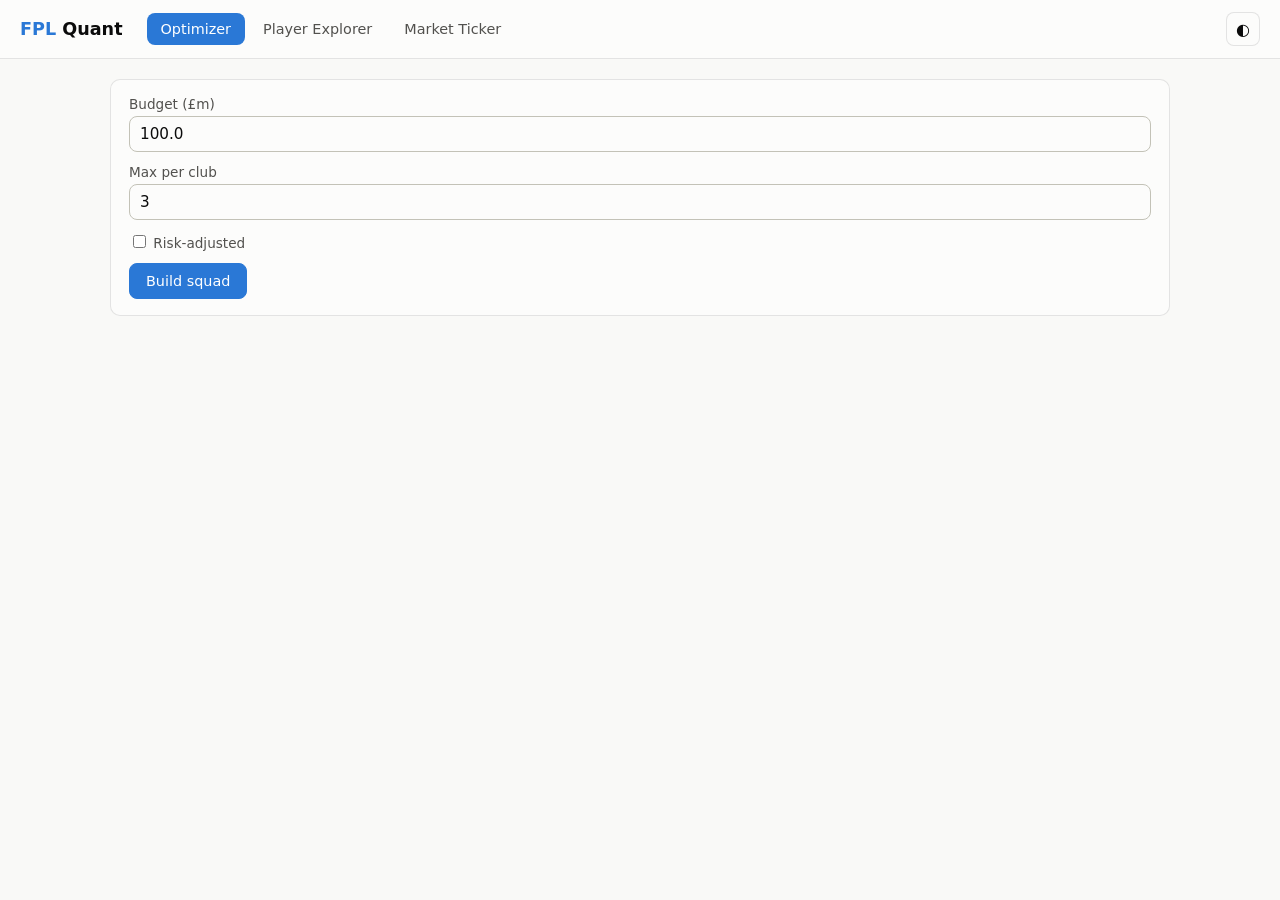
==== frontend/index.html @ 6ff9cbb5 "Add frontend dashboard (milestone 9) - frontend/: vanilla HTML/CSS/JS, no build step (no Node/npm on" ====
<!doctype html>
<html lang="en">
<head>
  <meta charset="utf-8" />
  <meta name="viewport" content="width=device-width, initial-scale=1" />
  <title>FPL Quant</title>
  <link rel="stylesheet" href="styles.css" />
</head>
<body>
  <header class="app-header">
    <div class="app-header__title">
      <span class="app-header__mark">FPL</span> Quant
    </div>
    <nav class="tabs" role="tablist" aria-label="Sections">
      <button class="tab active" data-tab="optimizer" role="tab" aria-selected="true">Optimizer</button>
      <button class="tab" data-tab="explorer" role="tab" aria-selected="false">Player Explorer</button>
      <button class="tab" data-tab="ticker" role="tab" aria-selected="false">Market Ticker</button>
    </nav>
    <button class="theme-toggle" id="theme-toggle" aria-label="Toggle dark mode">◐</button>
  </header>

  <main class="app-main">
    <!-- ===================== OPTIMIZER ===================== -->
    <section class="panel active" id="panel-optimizer" role="tabpanel">
      <form class="card optimizer-form" id="optimizer-form">
        <div class="field">
          <label for="budget">Budget (£m)</label>
          <input type="number" id="budget" name="budget" value="100.0" step="0.1" min="0.1" />
        </div>
        <div class="field">
          <label for="max-per-club">Max per club</label>
          <input type="number" id="max-per-club" name="max_per_club" value="3" min="1" step="1" />
        </div>
        <div class="field field--checkbox">
          <label for="risk-adjusted">
            <input type="checkbox" id="risk-adjusted" name="risk_adjusted" />
            Risk-adjusted
          </label>
        </div>
        <div class="field risk-params" id="risk-params" hidden>
          <label for="risk-aversion">Risk aversion</label>
          <input type="number" id="risk-aversion" name="risk_aversion" value="1.0" step="0.1" min="0" />
          <label for="injury-weight">Injury weight</label>
          <input type="number" id="injury-weight" name="injury_weight" value="1.0" step="0.1" min="0" />
        </div>
        <button type="submit" class="btn btn--primary">Build squad</button>
      </form>

      <div id="optimizer-status" class="status" aria-live="polite"></div>

      <div id="optimizer-results" class="optimizer-results" hidden>
        <div class="kpi-row" id="optimizer-kpis"></div>
        <div id="optimizer-squad" class="squad-grid"></div>
      </div>
    </section>

    <!-- ===================== PLAYER EXPLORER ===================== -->
    <section class="panel" id="panel-explorer" role="tabpanel">
      <div class="card explorer-search">
        <label for="player-search">Search a player</label>
        <input type="search" id="player-search" placeholder="e.g. Haaland" autocomplete="off" />
        <ul class="search-results" id="search-results" hidden></ul>
      </div>

      <div id="explorer-empty" class="empty-state">
        <p>Search for a player to see their form trend, injury risk, and similar players.</p>
      </div>

      <div id="explorer-detail" class="explorer-detail" hidden>
        <div class="card player-header" id="player-header"></div>

        <div class="detail-grid">
          <div class="card">
            <h3>Form trend</h3>
            <div id="form-trend"></div>
          </div>
          <div class="card">
            <h3>Injury risk</h3>
            <div id="injury-risk"></div>
          </div>
        </div>

        <div class="card">
          <h3>Similar players</h3>
          <div class="similar-controls">
            <label><input type="checkbox" id="cheaper-only" /> Cheaper only</label>
            <label><input type="checkbox" id="any-position" /> Any position</label>
          </div>
          <div id="similar-players"></div>
        </div>
      </div>
    </section>

    <!-- ===================== MARKET TICKER ===================== -->
    <section class="panel" id="panel-ticker" role="tabpanel">
      <div class="card ticker-controls">
        <label for="ticker-lookback">Lookback (gameweeks)</label>
        <input type="number" id="ticker-lookback" value="5" min="1" step="1" />
        <button type="button" class="btn" id="ticker-refresh">Refresh</button>
      </div>
      <div id="ticker-empty" class="empty-state" hidden>
        <p>No gameweek data yet — the ticker populates once the season starts.</p>
      </div>
      <div class="ticker-strip" id="ticker-strip"></div>
    </section>
  </main>

  <script type="module" src="api.js"></script>
  <script type="module" src="components.js"></script>
  <script type="module" src="optimizer.js"></script>
  <script type="module" src="explorer.js"></script>
  <script type="module" src="ticker.js"></script>
  <script type="module" src="main.js"></script>
</body>
</html>
---- frontend/styles.css ----
/* ============ Palette (light default) ============ */
:root {
  color-scheme: light;

  --surface-1: #fcfcfb;
  --surface-2: #f9f9f7;
  --text-primary: #0b0b0b;
  --text-secondary: #52514e;
  --text-muted: #898781;
  --gridline: #e1e0d9;
  --baseline: #c3c2b7;
  --border: rgba(11, 11, 11, 0.1);

  --series-blue: #2a78d6;
  --series-orange: #eb6834;
  --series-aqua: #1baf7a;

  --delta-good: #006300;
  --delta-bad: #d03b3b;
  --status-warning: #fab219;
  --status-critical: #d03b3b;

  --radius: 10px;
  --font: system-ui, -apple-system, "Segoe UI", sans-serif;
}

@media (prefers-color-scheme: dark) {
  :root:not([data-theme="light"]) {
    color-scheme: dark;
    --surface-1: #1a1a19;
    --surface-2: #0d0d0d;
    --text-primary: #ffffff;
    --text-secondary: #c3c2b7;
    --text-muted: #898781;
    --gridline: #2c2c2a;
    --baseline: #383835;
    --border: rgba(255, 255, 255, 0.1);

    --series-blue: #3987e5;
    --series-orange: #d95926;
    --series-aqua: #199e70;

    --delta-good: #0ca30c;
    --delta-bad: #e66767;
    --status-warning: #fab219;
    --status-critical: #d03b3b;
  }
}

:root[data-theme="dark"] {
  color-scheme: dark;
  --surface-1: #1a1a19;
  --surface-2: #0d0d0d;
  --text-primary: #ffffff;
  --text-secondary: #c3c2b7;
  --text-muted: #898781;
  --gridline: #2c2c2a;
  --baseline: #383835;
  --border: rgba(255, 255, 255, 0.1);

  --series-blue: #3987e5;
  --series-orange: #d95926;
  --series-aqua: #199e70;

  --delta-good: #0ca30c;
  --delta-bad: #e66767;
}

/* ============ Base ============ */
* { box-sizing: border-box; }

body {
  margin: 0;
  font-family: var(--font);
  background: var(--surface-2);
  color: var(--text-primary);
}

h1, h2, h3 { font-weight: 600; margin: 0 0 12px; }
h3 { font-size: 0.95rem; color: var(--text-secondary); text-transform: uppercase; letter-spacing: 0.02em; }

/* ============ Header / Nav ============ */
.app-header {
  display: flex;
  align-items: center;
  gap: 24px;
  padding: 12px 20px;
  background: var(--surface-1);
  border-bottom: 1px solid var(--border);
  position: sticky;
  top: 0;
  z-index: 10;
}

.app-header__title {
  font-weight: 700;
  font-size: 1.1rem;
  white-space: nowrap;
}
.app-header__mark { color: var(--series-blue); }

.tabs { display: flex; gap: 4px; flex: 1; }

.tab {
  font-family: var(--font);
  font-size: 0.9rem;
  padding: 8px 14px;
  border: none;
  background: transparent;
  color: var(--text-secondary);
  border-radius: 8px;
  cursor: pointer;
}
.tab:hover { background: var(--surface-2); }
.tab.active { background: var(--series-blue); color: #fff; }

.theme-toggle {
  border: 1px solid var(--border);
  background: var(--surface-1);
  color: var(--text-primary);
  border-radius: 8px;
  width: 34px;
  height: 34px;
  cursor: pointer;
  font-size: 1rem;
}

/* ============ Layout ============ */
.app-main { max-width: 1100px; margin: 0 auto; padding: 20px; }

.panel { display: none; }
.panel.active { display: block; }

.card {
  background: var(--surface-1);
  border: 1px solid var(--border);
  border-radius: var(--radius);
  padding: 16px 18px;
  margin-bottom: 16px;
}

/* ============ Forms ============ */
.field { display: flex; flex-direction: column; gap: 4px; margin-bottom: 12px; }
.field--checkbox { flex-direction: row; align-items: center; gap: 8px; }

label { font-size: 0.85rem; color: var(--text-secondary); }

input[type="number"], input[type="search"], input[type="text"] {
  font-family: var(--font);
  font-size: 0.95rem;
  padding: 8px 10px;
  border: 1px solid var(--baseline);
  border-radius: 8px;
  background: var(--surface-1);
  color: var(--text-primary);
}

.risk-params { display: flex; align-items: center; gap: 8px; flex-wrap: wrap; }
.risk-params[hidden] { display: none; }
.risk-params label { margin: 0; }
.risk-params input { width: 90px; }

.btn {
  font-family: var(--font);
  font-size: 0.9rem;
  padding: 9px 16px;
  border-radius: 8px;
  border: 1px solid var(--baseline);
  background: var(--surface-1);
  color: var(--text-primary);
  cursor: pointer;
}
.btn--primary { background: var(--series-blue); border-color: var(--series-blue); color: #fff; }
.btn:hover { opacity: 0.9; }

.status { min-height: 1.2em; color: var(--text-secondary); font-size: 0.9rem; margin-bottom: 8px; }
.status.error { color: var(--delta-bad); }

/* ============ Stat tile / KPI row ============ */
.kpi-row {
  display: grid;
  grid-template-columns: repeat(auto-fit, minmax(160px, 1fr));
  gap: 12px;
  margin-bottom: 16px;
}

.stat-tile {
  background: var(--surface-1);
  border: 1px solid var(--border);
  border-radius: var(--radius);
  padding: 14px 16px;
}
.stat-tile__label { font-size: 0.8rem; color: var(--text-secondary); }
.stat-tile__value { font-size: 1.6rem; font-weight: 600; margin-top: 2px; }
.stat-tile__delta { font-size: 0.85rem; margin-top: 4px; }
.stat-tile__delta.good { color: var(--delta-good); }
.stat-tile__delta.bad { color: var(--delta-bad); }

/* ============ Squad grid ============ */
.squad-grid {
  display: grid;
  grid-template-columns: repeat(auto-fit, minmax(240px, 1fr));
  gap: 12px;
}
.squad-position { background: var(--surface-1); border: 1px solid var(--border); border-radius: var(--radius); padding: 14px; }
.squad-position h4 { margin: 0 0 8px; font-size: 0.8rem; color: var(--text-muted); text-transform: uppercase; }
.squad-player { display: flex; justify-content: space-between; padding: 6px 0; border-top: 1px solid var(--gridline); font-size: 0.9rem; }
.squad-player:first-of-type { border-top: none; }
.squad-player__name { color: var(--text-primary); }
.squad-player__meta { color: var(--text-secondary); font-variant-numeric: tabular-nums; }

/* ============ Player explorer ============ */
.explorer-search { position: relative; }
.search-results {
  list-style: none;
  margin: 6px 0 0;
  padding: 0;
  border: 1px solid var(--border);
  border-radius: 8px;
  max-height: 220px;
  overflow-y: auto;
  background: var(--surface-1);
}
.search-results li {
  padding: 8px 10px;
  cursor: pointer;
  font-size: 0.9rem;
  border-top: 1px solid var(--gridline);
}
.search-results li:first-child { border-top: none; }
.search-results li:hover { background: var(--surface-2); }

.empty-state { color: var(--text-muted); font-size: 0.9rem; padding: 24px 0; text-align: center; }

.player-header { display: flex; justify-content: space-between; align-items: center; }
.player-header h2 { font-size: 1.3rem; }
.player-header__meta { color: var(--text-secondary); font-size: 0.9rem; }

.detail-grid { display: grid; grid-template-columns: 1fr 1fr; gap: 16px; }
@media (max-width: 680px) { .detail-grid { grid-template-columns: 1fr; } }

.similar-controls { display: flex; gap: 16px; margin-bottom: 10px; font-size: 0.85rem; }
.similar-controls label { display: flex; align-items: center; gap: 6px; }

.data-table { width: 100%; border-collapse: collapse; font-size: 0.9rem; }
.data-table th { text-align: left; color: var(--text-muted); font-weight: 500; font-size: 0.78rem; text-transform: uppercase; padding: 4px 8px; border-bottom: 1px solid var(--gridline); }
.data-table td { padding: 6px 8px; border-bottom: 1px solid var(--gridline); font-variant-numeric: tabular-nums; }
.data-table tr:last-child td { border-bottom: none; }

/* ============ Sparkline ============ */
.sparkline { display: block; }
.sparkline path.fill { fill: var(--series-blue); opacity: 0.1; }
.sparkline path.line { fill: none; stroke: var(--series-blue); stroke-width: 2; stroke-linecap: round; stroke-linejoin: round; }
.sparkline circle { fill: var(--series-blue); stroke: var(--surface-1); stroke-width: 2; }

/* ============ Ticker ============ */
.ticker-controls { display: flex; align-items: center; gap: 10px; }
.ticker-controls input { width: 80px; }

.ticker-strip {
  display: flex;
  gap: 12px;
  overflow-x: auto;
  padding-bottom: 8px;
}
.ticker-card {
  flex: 0 0 200px;
  background: var(--surface-1);
  border: 1px solid var(--border);
  border-radius: var(--radius);
  padding: 12px 14px;
}
.ticker-card__name { font-weight: 600; font-size: 0.95rem; }
.ticker-card__row { display: flex; justify-content: space-between; font-size: 0.85rem; color: var(--text-secondary); margin-top: 4px; }
.ticker-card__row .good { color: var(--delta-good); }
.ticker-card__row .bad { color: var(--delta-bad); }

/* ============ Risk badge ============ */
.risk-badge {
  display: inline-block;
  padding: 3px 10px;
  border-radius: 999px;
  font-size: 0.85rem;
  font-weight: 600;
}
.risk-badge.low { background: color-mix(in srgb, var(--delta-good) 15%, transparent); color: var(--delta-good); }
.risk-badge.medium { background: color-mix(in srgb, var(--status-warning) 20%, transparent); color: #a06600; }
.risk-badge.high { background: color-mix(in srgb, var(--status-critical) 15%, transparent); color: var(--status-critical); }
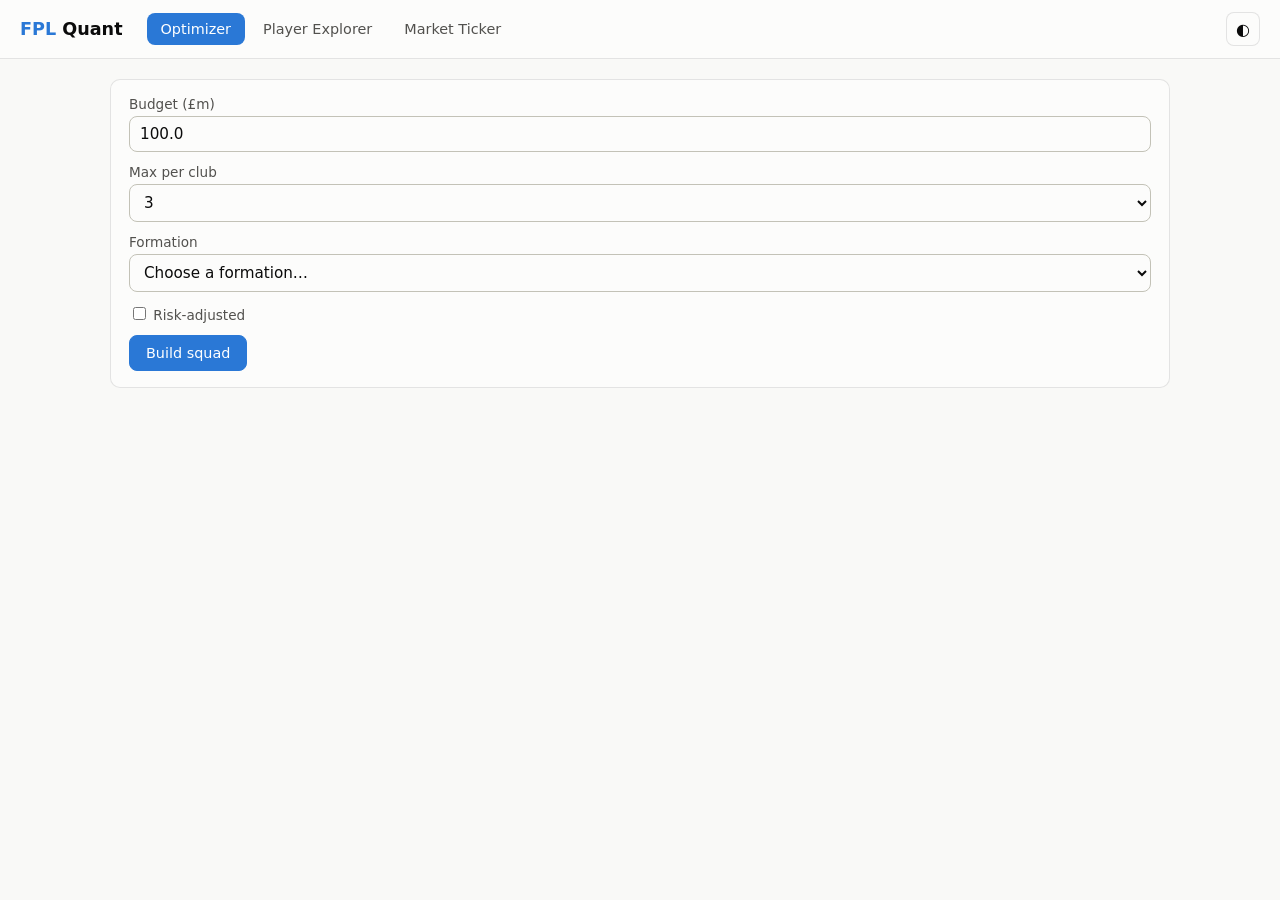
==== commit 62dea4f0: "Make optimizer controls usable by non-technical users - Max per club is now a dropdown (1/2/3) inste" ====
--- a/frontend/index.html
+++ b/frontend/index.html
@@ -29,7 +29,26 @@
         </div>
         <div class="field">
           <label for="max-per-club">Max per club</label>
-          <input type="number" id="max-per-club" name="max_per_club" value="3" min="1" step="1" />
+          <select id="max-per-club" name="max_per_club">
+            <option value="1">1</option>
+            <option value="2">2</option>
+            <option value="3" selected>3</option>
+          </select>
+        </div>
+        <div class="field">
+          <label for="formation">Formation</label>
+          <select id="formation" name="formation" required>
+            <option value="" disabled selected hidden>Choose a formation…</option>
+            <option value="auto">Auto (best-scoring)</option>
+            <option value="3-4-3">3-4-3</option>
+            <option value="3-5-2">3-5-2</option>
+            <option value="4-3-3">4-3-3</option>
+            <option value="4-4-2">4-4-2</option>
+            <option value="4-5-1">4-5-1</option>
+            <option value="5-2-3">5-2-3</option>
+            <option value="5-3-2">5-3-2</option>
+            <option value="5-4-1">5-4-1</option>
+          </select>
         </div>
         <div class="field field--checkbox">
           <label for="risk-adjusted">
@@ -38,10 +57,22 @@
           </label>
         </div>
         <div class="field risk-params" id="risk-params" hidden>
-          <label for="risk-aversion">Risk aversion</label>
-          <input type="number" id="risk-aversion" name="risk_aversion" value="1.0" step="0.1" min="0" />
-          <label for="injury-weight">Injury weight</label>
-          <input type="number" id="injury-weight" name="injury_weight" value="1.0" step="0.1" min="0" />
+          <div class="slider-field">
+            <label for="risk-aversion">Risk aversion</label>
+            <div class="slider-row">
+              <span class="slider-row__end">Maximize points</span>
+              <input type="range" id="risk-aversion" name="risk_aversion" value="1.0" min="0" max="5" step="0.25" />
+              <span class="slider-row__end">Avoid volatility</span>
+            </div>
+          </div>
+          <div class="slider-field">
+            <label for="injury-weight">Injury risk tolerance</label>
+            <div class="slider-row">
+              <span class="slider-row__end">No injury risk aversion</span>
+              <input type="range" id="injury-weight" name="injury_weight" value="1.0" min="0" max="2" step="0.1" />
+              <span class="slider-row__end">High injury risk aversion</span>
+            </div>
+          </div>
         </div>
         <button type="submit" class="btn btn--primary">Build squad</button>
       </form>
@@ -50,7 +81,11 @@
 
       <div id="optimizer-results" class="optimizer-results" hidden>
         <div class="kpi-row" id="optimizer-kpis"></div>
+        <div id="optimizer-chips" class="chip-values"></div>
+        <h3>Starting XI</h3>
         <div id="optimizer-squad" class="squad-grid"></div>
+        <h3>Bench</h3>
+        <div id="optimizer-bench" class="squad-grid"></div>
       </div>
     </section>
 
--- a/frontend/styles.css
+++ b/frontend/styles.css
@@ -145,7 +145,7 @@
 
 label { font-size: 0.85rem; color: var(--text-secondary); }
 
-input[type="number"], input[type="search"], input[type="text"] {
+input[type="number"], input[type="search"], input[type="text"], select {
   font-family: var(--font);
   font-size: 0.95rem;
   padding: 8px 10px;
@@ -155,10 +155,20 @@
   color: var(--text-primary);
 }
 
-.risk-params { display: flex; align-items: center; gap: 8px; flex-wrap: wrap; }
+.risk-params { display: flex; flex-direction: column; gap: 12px; }
 .risk-params[hidden] { display: none; }
-.risk-params label { margin: 0; }
-.risk-params input { width: 90px; }
+
+.slider-field { display: flex; flex-direction: column; gap: 4px; }
+.slider-row { display: flex; align-items: center; gap: 10px; }
+.slider-row input[type="range"] {
+  flex: 1;
+  accent-color: var(--series-blue);
+}
+.slider-row__end {
+  font-size: 0.78rem;
+  color: var(--text-muted);
+  white-space: nowrap;
+}
 
 .btn {
   font-family: var(--font);
@@ -208,6 +218,33 @@
 .squad-player:first-of-type { border-top: none; }
 .squad-player__name { color: var(--text-primary); }
 .squad-player__meta { color: var(--text-secondary); font-variant-numeric: tabular-nums; }
+
+.captain-badge {
+  display: inline-block;
+  margin-left: 6px;
+  padding: 1px 6px;
+  border-radius: 999px;
+  font-size: 0.7rem;
+  font-weight: 700;
+  background: var(--series-blue);
+  color: #fff;
+  vertical-align: middle;
+}
+
+.chip-values {
+  color: var(--text-secondary);
+  font-size: 0.85rem;
+  margin-bottom: 16px;
+}
+
+.optimizer-results h3 {
+  margin: 20px 0 10px;
+  font-size: 0.8rem;
+  color: var(--text-muted);
+  text-transform: uppercase;
+  letter-spacing: 0.02em;
+}
+.optimizer-results h3:first-of-type { margin-top: 0; }
 
 /* ============ Player explorer ============ */
 .explorer-search { position: relative; }
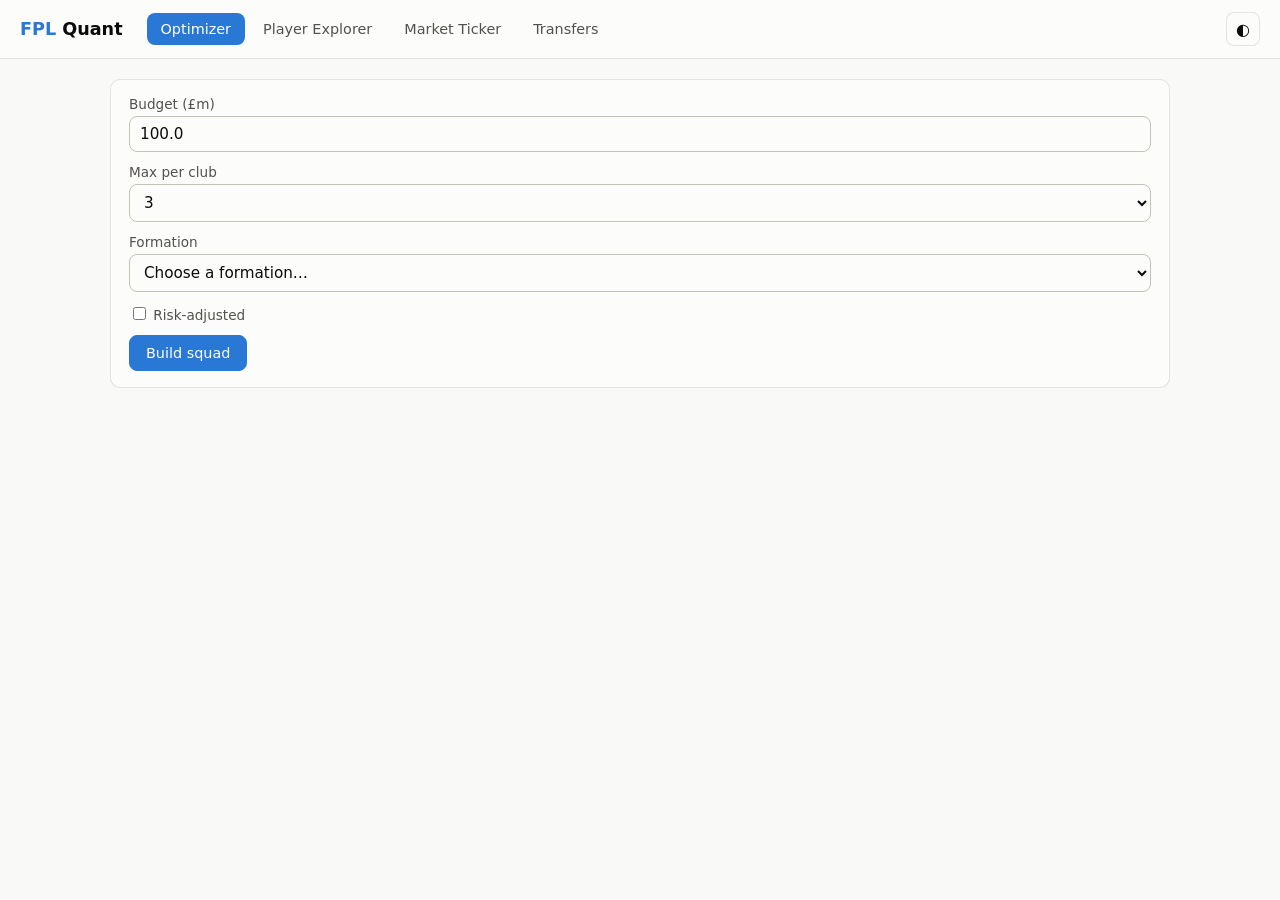
==== commit e5dd7025: "Add fixture-adjusted predictions and an FPL-team-ID-driven transfer planner Every predicted-points s" ====
--- a/frontend/index.html
+++ b/frontend/index.html
@@ -15,6 +15,7 @@
       <button class="tab active" data-tab="optimizer" role="tab" aria-selected="true">Optimizer</button>
       <button class="tab" data-tab="explorer" role="tab" aria-selected="false">Player Explorer</button>
       <button class="tab" data-tab="ticker" role="tab" aria-selected="false">Market Ticker</button>
+      <button class="tab" data-tab="transfers" role="tab" aria-selected="false">Transfers</button>
     </nav>
     <button class="theme-toggle" id="theme-toggle" aria-label="Toggle dark mode">◐</button>
   </header>
@@ -58,19 +59,19 @@
         </div>
         <div class="field risk-params" id="risk-params" hidden>
           <div class="slider-field">
-            <label for="risk-aversion">Risk aversion</label>
-            <div class="slider-row">
-              <span class="slider-row__end">Maximize points</span>
+            <label for="risk-aversion">How risky should your picks be?</label>
+            <div class="slider-row">
+              <span class="slider-row__end">Very risky</span>
               <input type="range" id="risk-aversion" name="risk_aversion" value="1.0" min="0" max="5" step="0.25" />
-              <span class="slider-row__end">Avoid volatility</span>
-            </div>
-          </div>
-          <div class="slider-field">
-            <label for="injury-weight">Injury risk tolerance</label>
-            <div class="slider-row">
-              <span class="slider-row__end">No injury risk aversion</span>
+              <span class="slider-row__end">Play it safe</span>
+            </div>
+          </div>
+          <div class="slider-field">
+            <label for="injury-weight">How worried about injuries?</label>
+            <div class="slider-row">
+              <span class="slider-row__end">Not worried</span>
               <input type="range" id="injury-weight" name="injury_weight" value="1.0" min="0" max="2" step="0.1" />
-              <span class="slider-row__end">High injury risk aversion</span>
+              <span class="slider-row__end">Very worried</span>
             </div>
           </div>
         </div>
@@ -138,11 +139,92 @@
       </div>
       <div class="ticker-strip" id="ticker-strip"></div>
     </section>
+
+    <!-- ===================== TRANSFERS ===================== -->
+    <section class="panel" id="panel-transfers" role="tabpanel">
+      <form class="card optimizer-form" id="transfers-form">
+        <div class="field">
+          <label for="fpl-team-id">Your FPL team ID</label>
+          <input type="number" id="fpl-team-id" name="fpl_team_id" min="1" step="1" placeholder="e.g. 1234567" required />
+        </div>
+        <div class="field">
+          <label for="free-transfers">Free transfers</label>
+          <select id="free-transfers" name="free_transfers">
+            <option value="0">0</option>
+            <option value="1" selected>1</option>
+            <option value="2">2</option>
+            <option value="3">3</option>
+            <option value="4">4</option>
+            <option value="5">5</option>
+          </select>
+        </div>
+        <div class="field">
+          <label for="transfer-chip">Chip this week</label>
+          <select id="transfer-chip" name="chip">
+            <option value="none" selected>None</option>
+            <option value="wildcard">Wildcard</option>
+            <option value="free_hit">Free Hit</option>
+          </select>
+        </div>
+        <div class="field">
+          <label for="transfer-max-per-club">Max per club</label>
+          <select id="transfer-max-per-club" name="max_per_club">
+            <option value="1">1</option>
+            <option value="2">2</option>
+            <option value="3" selected>3</option>
+          </select>
+        </div>
+        <div class="field field--checkbox">
+          <label for="transfer-risk-adjusted">
+            <input type="checkbox" id="transfer-risk-adjusted" name="risk_adjusted" />
+            Risk-adjusted
+          </label>
+        </div>
+        <div class="field risk-params" id="transfer-risk-params" hidden>
+          <div class="slider-field">
+            <label for="transfer-risk-aversion">How risky should your picks be?</label>
+            <div class="slider-row">
+              <span class="slider-row__end">Very risky</span>
+              <input type="range" id="transfer-risk-aversion" name="risk_aversion" value="1.0" min="0" max="5" step="0.25" />
+              <span class="slider-row__end">Play it safe</span>
+            </div>
+          </div>
+          <div class="slider-field">
+            <label for="transfer-injury-weight">How worried about injuries?</label>
+            <div class="slider-row">
+              <span class="slider-row__end">Not worried</span>
+              <input type="range" id="transfer-injury-weight" name="injury_weight" value="1.0" min="0" max="2" step="0.1" />
+              <span class="slider-row__end">Very worried</span>
+            </div>
+          </div>
+        </div>
+        <button type="submit" class="btn btn--primary">Plan transfers</button>
+      </form>
+
+      <div id="transfers-status" class="status" aria-live="polite"></div>
+
+      <div id="transfers-results" class="optimizer-results" hidden>
+        <div class="kpi-row" id="transfers-kpis"></div>
+        <div id="transfers-verdict" class="transfer-verdict"></div>
+
+        <h3>Recommended transfers</h3>
+        <div id="transfers-pairs" class="transfer-pairs"></div>
+
+        <h3>Current squad</h3>
+        <div id="transfers-current-squad" class="squad-grid"></div>
+
+        <h3>Resulting starting XI</h3>
+        <div id="transfers-squad" class="squad-grid"></div>
+        <h3>Bench</h3>
+        <div id="transfers-bench" class="squad-grid"></div>
+      </div>
+    </section>
   </main>
 
   <script type="module" src="api.js"></script>
   <script type="module" src="components.js"></script>
   <script type="module" src="optimizer.js"></script>
+  <script type="module" src="transfers.js"></script>
   <script type="module" src="explorer.js"></script>
   <script type="module" src="ticker.js"></script>
   <script type="module" src="main.js"></script>
--- a/frontend/styles.css
+++ b/frontend/styles.css
@@ -237,6 +237,49 @@
   margin-bottom: 16px;
 }
 
+/* ============ Transfer planner ============ */
+.transfer-verdict {
+  padding: 12px 14px;
+  border-radius: var(--radius);
+  font-size: 0.9rem;
+  margin-bottom: 16px;
+  border: 1px solid var(--border);
+}
+.transfer-verdict--positive {
+  background: color-mix(in srgb, var(--delta-good) 10%, transparent);
+  color: var(--delta-good);
+  border-color: color-mix(in srgb, var(--delta-good) 30%, transparent);
+}
+.transfer-verdict--neutral {
+  background: var(--surface-2);
+  color: var(--text-secondary);
+}
+
+.transfer-pairs { display: flex; flex-direction: column; gap: 8px; margin-bottom: 8px; }
+.transfer-pair {
+  display: flex;
+  align-items: center;
+  gap: 12px;
+  background: var(--surface-1);
+  border: 1px solid var(--border);
+  border-radius: var(--radius);
+  padding: 10px 14px;
+  font-size: 0.9rem;
+}
+.transfer-pair__side { flex: 1; }
+.transfer-pair__label {
+  display: inline-block;
+  min-width: 32px;
+  font-size: 0.7rem;
+  font-weight: 700;
+  padding: 1px 6px;
+  border-radius: 4px;
+  margin-right: 6px;
+}
+.transfer-pair__out .transfer-pair__label { background: color-mix(in srgb, var(--delta-bad) 15%, transparent); color: var(--delta-bad); }
+.transfer-pair__in .transfer-pair__label { background: color-mix(in srgb, var(--delta-good) 15%, transparent); color: var(--delta-good); }
+.transfer-pair__arrow { color: var(--text-muted); }
+
 .optimizer-results h3 {
   margin: 20px 0 10px;
   font-size: 0.8rem;
@@ -267,11 +310,54 @@
 .search-results li:first-child { border-top: none; }
 .search-results li:hover { background: var(--surface-2); }
 
+.search-results__header {
+  padding: 6px 10px 4px;
+  font-size: 0.72rem;
+  font-weight: 600;
+  color: var(--text-muted);
+  text-transform: uppercase;
+  letter-spacing: 0.02em;
+  cursor: default;
+}
+.search-results__header:hover { background: none; }
+
 .empty-state { color: var(--text-muted); font-size: 0.9rem; padding: 24px 0; text-align: center; }
 
-.player-header { display: flex; justify-content: space-between; align-items: center; }
-.player-header h2 { font-size: 1.3rem; }
-.player-header__meta { color: var(--text-secondary); font-size: 0.9rem; }
+.player-header { display: flex; align-items: center; gap: 16px; }
+.player-header h2 { font-size: 1.3rem; margin: 0; }
+.player-header__meta { color: var(--text-secondary); font-size: 0.9rem; margin-top: 2px; }
+
+.player-header__avatar { flex-shrink: 0; }
+.player-header__photo,
+.player-header__initials {
+  display: block;
+  width: 72px;
+  height: 72px;
+  border-radius: 50%;
+  border: 1px solid var(--border);
+  background: var(--surface-2);
+}
+.player-header__photo { object-fit: cover; }
+.player-header__initials {
+  display: flex;
+  align-items: center;
+  justify-content: center;
+  font-size: 1.3rem;
+  font-weight: 700;
+  color: var(--text-secondary);
+}
+
+.nationality-badge {
+  display: inline-block;
+  margin-top: 6px;
+  padding: 2px 10px;
+  border-radius: 999px;
+  font-size: 0.78rem;
+  font-weight: 600;
+  background: var(--surface-2);
+  color: var(--text-secondary);
+  border: 1px solid var(--border);
+}
 
 .detail-grid { display: grid; grid-template-columns: 1fr 1fr; gap: 16px; }
 @media (max-width: 680px) { .detail-grid { grid-template-columns: 1fr; } }
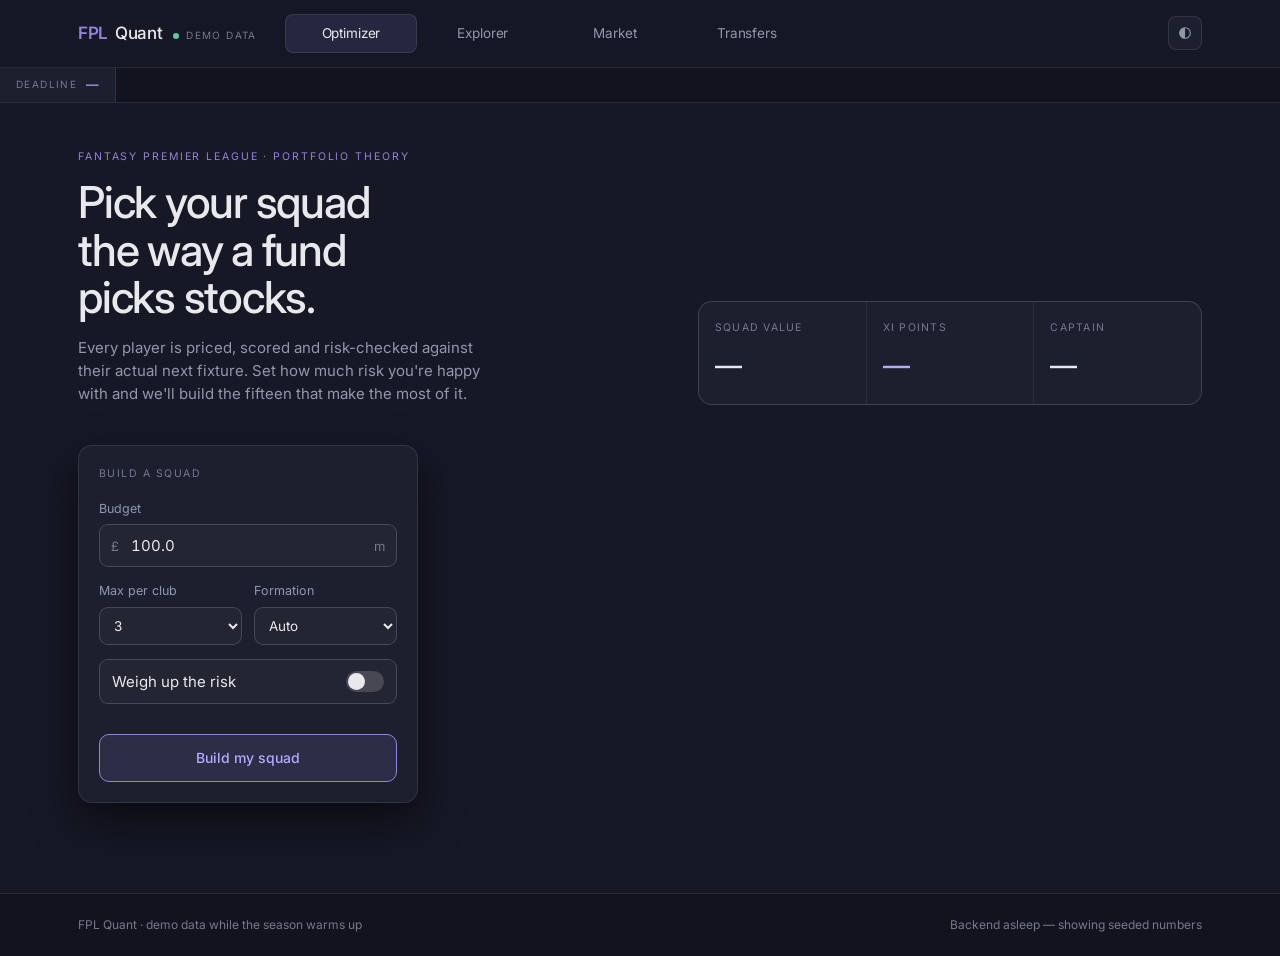
==== commit c88ea2a1: "Redesign the frontend to "Nocturne": dark-first quant-terminal aesthetic Imported and implemented a " ====
--- a/frontend/index.html
+++ b/frontend/index.html
@@ -4,225 +4,385 @@
   <meta charset="utf-8" />
   <meta name="viewport" content="width=device-width, initial-scale=1" />
   <title>FPL Quant</title>
+  <link rel="preconnect" href="https://fonts.googleapis.com" />
+  <link href="https://fonts.googleapis.com/css2?family=Inter:wght@400;500;600;700&display=swap" rel="stylesheet" />
   <link rel="stylesheet" href="styles.css" />
 </head>
 <body>
-  <header class="app-header">
-    <div class="app-header__title">
-      <span class="app-header__mark">FPL</span> Quant
-    </div>
-    <nav class="tabs" role="tablist" aria-label="Sections">
-      <button class="tab active" data-tab="optimizer" role="tab" aria-selected="true">Optimizer</button>
-      <button class="tab" data-tab="explorer" role="tab" aria-selected="false">Player Explorer</button>
-      <button class="tab" data-tab="ticker" role="tab" aria-selected="false">Market Ticker</button>
-      <button class="tab" data-tab="transfers" role="tab" aria-selected="false">Transfers</button>
-    </nav>
-    <button class="theme-toggle" id="theme-toggle" aria-label="Toggle dark mode">◐</button>
-  </header>
-
-  <main class="app-main">
+  <div class="fq-header">
+    <div class="fq-header__bar">
+      <div class="fq-logo">
+        <span class="fq-logo__mark">FPL</span>
+        <span class="fq-logo__name">Quant</span>
+        <span class="fq-pulse-dot"></span>
+        <span class="fq-feed-label" id="feed-label">demo data</span>
+      </div>
+
+      <nav class="fq-nav" role="tablist" aria-label="Sections">
+        <div class="fq-nav__slider" id="nav-slider"></div>
+        <button class="fq-nav__btn active" data-tab="optimizer" role="tab" aria-selected="true">Optimizer</button>
+        <button class="fq-nav__btn" data-tab="explorer" role="tab" aria-selected="false">Explorer</button>
+        <button class="fq-nav__btn" data-tab="ticker" role="tab" aria-selected="false">Market</button>
+        <button class="fq-nav__btn" data-tab="transfers" role="tab" aria-selected="false">Transfers</button>
+      </nav>
+
+      <button class="fq-theme-toggle" id="theme-toggle" aria-label="Toggle theme">
+        <svg width="16" height="16" viewBox="0 0 24 24" fill="none" stroke="currentColor" stroke-width="1.6"><circle cx="12" cy="12" r="8"></circle><path d="M12 4a8 8 0 0 0 0 16z" fill="currentColor" stroke="none"></path></svg>
+      </button>
+    </div>
+
+    <div class="fq-tape-row">
+      <div class="fq-tape-deadline">
+        <span class="fq-tape-deadline__label">Deadline</span>
+        <span class="fq-tape-deadline__value" id="deadline-value">—</span>
+      </div>
+      <div class="fq-tape-viewport">
+        <div class="fq-tape-track" id="tape-track"></div>
+        <div class="fq-tape-fade"></div>
+      </div>
+    </div>
+  </div>
+
+  <section class="fq-hero">
+    <div>
+      <div class="fq-hero__kicker">Fantasy Premier League · portfolio theory</div>
+      <h1 class="fq-hero__title">Pick your squad the way a fund picks stocks.</h1>
+      <p class="fq-hero__sub">Every player is priced, scored and risk-checked against their actual next fixture. Set how much risk you're happy with and we'll build the fifteen that make the most of it.</p>
+    </div>
+    <div class="fq-hero__stats">
+      <div class="fq-hero__stat">
+        <div class="fq-hero__stat-label">Squad value</div>
+        <div class="fq-hero__stat-value" id="hero-value">—</div>
+      </div>
+      <div class="fq-hero__stat">
+        <div class="fq-hero__stat-label">XI points</div>
+        <div class="fq-hero__stat-value fq-hero__stat-value--accent" id="hero-points">—</div>
+      </div>
+      <div class="fq-hero__stat">
+        <div class="fq-hero__stat-label">Captain</div>
+        <div class="fq-hero__stat-value" id="hero-captain">—</div>
+      </div>
+    </div>
+  </section>
+
+  <main class="fq-main">
     <!-- ===================== OPTIMIZER ===================== -->
     <section class="panel active" id="panel-optimizer" role="tabpanel">
-      <form class="card optimizer-form" id="optimizer-form">
-        <div class="field">
-          <label for="budget">Budget (£m)</label>
-          <input type="number" id="budget" name="budget" value="100.0" step="0.1" min="0.1" />
-        </div>
-        <div class="field">
-          <label for="max-per-club">Max per club</label>
-          <select id="max-per-club" name="max_per_club">
-            <option value="1">1</option>
-            <option value="2">2</option>
-            <option value="3" selected>3</option>
-          </select>
-        </div>
-        <div class="field">
-          <label for="formation">Formation</label>
-          <select id="formation" name="formation" required>
-            <option value="" disabled selected hidden>Choose a formation…</option>
-            <option value="auto">Auto (best-scoring)</option>
-            <option value="3-4-3">3-4-3</option>
-            <option value="3-5-2">3-5-2</option>
-            <option value="4-3-3">4-3-3</option>
-            <option value="4-4-2">4-4-2</option>
-            <option value="4-5-1">4-5-1</option>
-            <option value="5-2-3">5-2-3</option>
-            <option value="5-3-2">5-3-2</option>
-            <option value="5-4-1">5-4-1</option>
-          </select>
-        </div>
-        <div class="field field--checkbox">
-          <label for="risk-adjusted">
-            <input type="checkbox" id="risk-adjusted" name="risk_adjusted" />
-            Risk-adjusted
-          </label>
-        </div>
-        <div class="field risk-params" id="risk-params" hidden>
-          <div class="slider-field">
-            <label for="risk-aversion">How risky should your picks be?</label>
-            <div class="slider-row">
-              <span class="slider-row__end">Very risky</span>
-              <input type="range" id="risk-aversion" name="risk_aversion" value="1.0" min="0" max="5" step="0.25" />
-              <span class="slider-row__end">Play it safe</span>
-            </div>
-          </div>
-          <div class="slider-field">
-            <label for="injury-weight">How worried about injuries?</label>
-            <div class="slider-row">
-              <span class="slider-row__end">Not worried</span>
-              <input type="range" id="injury-weight" name="injury_weight" value="1.0" min="0" max="2" step="0.1" />
-              <span class="slider-row__end">Very worried</span>
-            </div>
-          </div>
-        </div>
-        <button type="submit" class="btn btn--primary">Build squad</button>
-      </form>
-
-      <div id="optimizer-status" class="status" aria-live="polite"></div>
-
-      <div id="optimizer-results" class="optimizer-results" hidden>
-        <div class="kpi-row" id="optimizer-kpis"></div>
-        <div id="optimizer-chips" class="chip-values"></div>
-        <h3>Starting XI</h3>
-        <div id="optimizer-squad" class="squad-grid"></div>
-        <h3>Bench</h3>
-        <div id="optimizer-bench" class="squad-grid"></div>
+      <div class="fq-layout-sidebar">
+        <form class="fq-sidebar" id="optimizer-form">
+          <div class="fq-sidebar__kicker">Build a squad</div>
+          <div class="fq-sidebar__body">
+            <div class="fq-field">
+              <span class="fq-field__label">Budget</span>
+              <div class="fq-money-input">
+                <span>£</span>
+                <input type="number" id="budget" name="budget" value="100.0" step="0.1" min="50" max="120" />
+                <span>m</span>
+              </div>
+            </div>
+
+            <div class="fq-field-row">
+              <label class="fq-field">
+                <span class="fq-field__label">Max per club</span>
+                <select class="fq-select" id="max-per-club" name="max_per_club">
+                  <option value="1">1</option>
+                  <option value="2">2</option>
+                  <option value="3" selected>3</option>
+                </select>
+              </label>
+              <label class="fq-field">
+                <span class="fq-field__label">Formation</span>
+                <select class="fq-select" id="formation" name="formation">
+                  <option value="auto" selected>Auto</option>
+                  <option value="3-4-3">3-4-3</option>
+                  <option value="3-5-2">3-5-2</option>
+                  <option value="4-3-3">4-3-3</option>
+                  <option value="4-4-2">4-4-2</option>
+                  <option value="4-5-1">4-5-1</option>
+                  <option value="5-2-3">5-2-3</option>
+                  <option value="5-3-2">5-3-2</option>
+                  <option value="5-4-1">5-4-1</option>
+                </select>
+              </label>
+            </div>
+
+            <button type="button" class="fq-switch-row" id="risk-toggle">
+              <span>Weigh up the risk</span>
+              <span class="fq-switch" id="risk-switch"><span class="fq-switch__knob"></span></span>
+            </button>
+
+            <div class="fq-collapse" id="risk-collapse">
+              <div class="fq-collapse__inner">
+                <div class="fq-collapse__body">
+                  <div class="fq-slider-block">
+                    <div class="fq-slider-head">
+                      <span class="fq-slider-head__label">How bold should the picks be?</span>
+                      <span class="fq-slider-head__value" id="risk-aversion-label">Balanced</span>
+                    </div>
+                    <div class="fq-slider-track-wrap">
+                      <div class="fq-slider-track fq-slider-track--warm"></div>
+                      <div class="fq-slider-thumb" id="risk-aversion-thumb"></div>
+                      <input class="fq-slider-input" type="range" id="risk-aversion" name="risk_aversion" min="0" max="5" step="0.25" value="1.5" />
+                    </div>
+                    <div class="fq-slider-ends"><span>Swing for it</span><span>Play it safe</span></div>
+                  </div>
+
+                  <div class="fq-slider-block">
+                    <div class="fq-slider-head">
+                      <span class="fq-slider-head__label">How much do injuries worry you?</span>
+                      <span class="fq-slider-head__value" id="injury-weight-label">Sensible</span>
+                    </div>
+                    <div class="fq-slider-track-wrap">
+                      <div class="fq-slider-track fq-slider-track--cool"></div>
+                      <div class="fq-slider-thumb" id="injury-weight-thumb"></div>
+                      <input class="fq-slider-input" type="range" id="injury-weight" name="injury_weight" min="0" max="2" step="0.1" value="1.0" />
+                    </div>
+                    <div class="fq-slider-ends"><span>Not fussed</span><span>Very careful</span></div>
+                  </div>
+
+                  <div class="fq-mini-chart-card">
+                    <div class="fq-mini-chart-card__kicker">Risk vs reward</div>
+                    <svg viewBox="0 0 260 96" width="100%" height="96" style="display: block; overflow: visible">
+                      <path d="M0 95 H260" stroke="var(--fq-line)" stroke-width="1"></path>
+                      <path id="risk-curve-fill" fill="var(--fq-accent-soft)" style="transition: d 420ms cubic-bezier(.16,1,.3,1)"></path>
+                      <path id="risk-curve-path" fill="none" stroke="var(--fq-accent)" stroke-width="2" stroke-linecap="round" style="transition: d 420ms cubic-bezier(.16,1,.3,1)"></path>
+                      <circle id="risk-curve-dot" r="4.5" fill="var(--fq-accent-hi)" stroke="var(--fq-surf-2)" stroke-width="2" style="transition: cx 300ms ease, cy 300ms ease"></circle>
+                    </svg>
+                    <div class="fq-mini-chart-card__legend"><span>Volatility</span><span>Expected points</span></div>
+                  </div>
+                </div>
+              </div>
+            </div>
+
+            <button type="submit" class="fq-btn-primary" id="build-btn">
+              <span class="fq-btn-primary__label" id="build-label">Build my squad</span>
+            </button>
+          </div>
+        </form>
+
+        <div>
+          <div id="optimizer-status" class="status" aria-live="polite"></div>
+
+          <div id="optimizer-results" hidden>
+            <div class="fq-kpi-grid" id="optimizer-kpis"></div>
+
+            <div class="fq-pitch">
+              <div class="fq-pitch__lines">
+                <svg viewBox="0 0 100 130" preserveAspectRatio="none" width="100%" height="100%" style="display: block">
+                  <rect x="3" y="3" width="94" height="124" fill="none" stroke="var(--fq-pitch-line)" stroke-width="0.35"></rect>
+                  <rect x="26" y="3" width="48" height="20" fill="none" stroke="var(--fq-pitch-line)" stroke-width="0.35"></rect>
+                  <rect x="26" y="107" width="48" height="20" fill="none" stroke="var(--fq-pitch-line)" stroke-width="0.35"></rect>
+                  <circle cx="50" cy="65" r="15" fill="none" stroke="var(--fq-pitch-line)" stroke-width="0.35"></circle>
+                  <path d="M3 65 H97" stroke="var(--fq-pitch-line)" stroke-width="0.35"></path>
+                </svg>
+              </div>
+              <div class="fq-pitch__glow"></div>
+
+              <div class="fq-pitch__head">
+                <div class="fq-pitch__head-kicker" id="pitch-formation-label">Starting XI</div>
+                <div class="fq-pitch__head-chips" id="pitch-chips"></div>
+              </div>
+
+              <div class="fq-pitch__body" id="pitch-body"></div>
+
+              <div class="fq-dugout">
+                <div class="fq-dugout__kicker">Dugout</div>
+                <div class="fq-dugout__row" id="dugout-row"></div>
+              </div>
+            </div>
+          </div>
+        </div>
       </div>
     </section>
 
     <!-- ===================== PLAYER EXPLORER ===================== -->
     <section class="panel" id="panel-explorer" role="tabpanel">
-      <div class="card explorer-search">
-        <label for="player-search">Search a player</label>
-        <input type="search" id="player-search" placeholder="e.g. Haaland" autocomplete="off" />
-        <ul class="search-results" id="search-results" hidden></ul>
+      <div class="fq-player-card">
+        <div class="fq-player-avatar" id="player-avatar">?</div>
+        <div class="fq-player-info">
+          <div class="fq-player-name" id="player-name">Search for a player</div>
+          <div class="fq-player-meta" id="player-meta">Their form, injury risk, and similar players will show up here.</div>
+        </div>
+        <div class="fq-search-wrap">
+          <input class="fq-search-input" type="search" id="player-search" placeholder="Search a player" autocomplete="off" />
+          <div class="fq-search-panel" id="search-results" hidden></div>
+        </div>
+      </div>
+
+      <div id="explorer-detail" hidden>
+        <div class="fq-layout-explorer">
+          <div>
+            <div class="fq-card">
+              <div class="fq-card__head">
+                <span class="fq-card__kicker">Points by gameweek</span>
+                <span class="fq-card__note" id="trend-summary"></span>
+              </div>
+              <div id="trend-chart"></div>
+            </div>
+
+            <div>
+              <div class="fq-section-kicker">Plays a similar game</div>
+              <div class="fq-similar-grid" id="similar-grid"></div>
+            </div>
+          </div>
+
+          <div class="fq-sidebar-stack">
+            <div class="fq-gauge-card">
+              <div class="fq-card__kicker" style="margin-bottom: 14px">Injury risk</div>
+              <div id="risk-gauge"></div>
+              <div class="fq-gauge-word" id="gauge-word"></div>
+              <div class="fq-gauge-breakdown" id="gauge-breakdown"></div>
+            </div>
+
+            <div class="fq-fixture-card">
+              <div class="fq-card__kicker" style="margin-bottom: 12px">Next fixture</div>
+              <div class="fq-fixture-value" id="fixture-value">—</div>
+              <div class="fq-fixture-note" id="fixture-note"></div>
+              <div class="fq-fdr-scale" id="fdr-scale"></div>
+              <div class="fq-fdr-legend"><span>Kind</span><span>Brutal</span></div>
+            </div>
+
+            <div class="fq-fixture-card">
+              <div class="fq-card__kicker" style="margin-bottom: 12px">Find alternatives</div>
+              <label class="fq-field--checkbox" style="display: flex"><input type="checkbox" id="cheaper-only" /> Cheaper only</label>
+              <label class="fq-field--checkbox" style="display: flex; margin-top: 8px"><input type="checkbox" id="any-position" /> Any position</label>
+            </div>
+          </div>
+        </div>
       </div>
 
       <div id="explorer-empty" class="empty-state">
         <p>Search for a player to see their form trend, injury risk, and similar players.</p>
       </div>
-
-      <div id="explorer-detail" class="explorer-detail" hidden>
-        <div class="card player-header" id="player-header"></div>
-
-        <div class="detail-grid">
-          <div class="card">
-            <h3>Form trend</h3>
-            <div id="form-trend"></div>
-          </div>
-          <div class="card">
-            <h3>Injury risk</h3>
-            <div id="injury-risk"></div>
-          </div>
-        </div>
-
-        <div class="card">
-          <h3>Similar players</h3>
-          <div class="similar-controls">
-            <label><input type="checkbox" id="cheaper-only" /> Cheaper only</label>
-            <label><input type="checkbox" id="any-position" /> Any position</label>
-          </div>
-          <div id="similar-players"></div>
-        </div>
-      </div>
     </section>
 
-    <!-- ===================== MARKET TICKER ===================== -->
+    <!-- ===================== MARKET ===================== -->
     <section class="panel" id="panel-ticker" role="tabpanel">
-      <div class="card ticker-controls">
-        <label for="ticker-lookback">Lookback (gameweeks)</label>
-        <input type="number" id="ticker-lookback" value="5" min="1" step="1" />
-        <button type="button" class="btn" id="ticker-refresh">Refresh</button>
+      <div class="fq-market-head">
+        <div>
+          <div class="fq-market-head__kicker">Market</div>
+          <div class="fq-market-head__sub">Who's being bought and sold, over the last <span id="lookback-label">5</span> gameweeks.</div>
+        </div>
+        <div class="fq-seg" id="lookback-seg">
+          <button type="button" class="fq-seg__btn" data-lookback="3">3 GW</button>
+          <button type="button" class="fq-seg__btn active" data-lookback="5">5 GW</button>
+          <button type="button" class="fq-seg__btn" data-lookback="10">10 GW</button>
+        </div>
       </div>
       <div id="ticker-empty" class="empty-state" hidden>
-        <p>No gameweek data yet — the ticker populates once the season starts.</p>
-      </div>
-      <div class="ticker-strip" id="ticker-strip"></div>
+        <p>No gameweek data yet — the market view populates once the season starts.</p>
+      </div>
+      <div class="fq-market-grid" id="ticker-strip"></div>
     </section>
 
     <!-- ===================== TRANSFERS ===================== -->
     <section class="panel" id="panel-transfers" role="tabpanel">
-      <form class="card optimizer-form" id="transfers-form">
-        <div class="field">
-          <label for="fpl-team-id">Your FPL team ID</label>
-          <input type="number" id="fpl-team-id" name="fpl_team_id" min="1" step="1" placeholder="e.g. 1234567" required />
-        </div>
-        <div class="field">
-          <label for="free-transfers">Free transfers</label>
-          <select id="free-transfers" name="free_transfers">
-            <option value="0">0</option>
-            <option value="1" selected>1</option>
-            <option value="2">2</option>
-            <option value="3">3</option>
-            <option value="4">4</option>
-            <option value="5">5</option>
-          </select>
-        </div>
-        <div class="field">
-          <label for="transfer-chip">Chip this week</label>
-          <select id="transfer-chip" name="chip">
-            <option value="none" selected>None</option>
-            <option value="wildcard">Wildcard</option>
-            <option value="free_hit">Free Hit</option>
-          </select>
-        </div>
-        <div class="field">
-          <label for="transfer-max-per-club">Max per club</label>
-          <select id="transfer-max-per-club" name="max_per_club">
-            <option value="1">1</option>
-            <option value="2">2</option>
-            <option value="3" selected>3</option>
-          </select>
-        </div>
-        <div class="field field--checkbox">
-          <label for="transfer-risk-adjusted">
-            <input type="checkbox" id="transfer-risk-adjusted" name="risk_adjusted" />
-            Risk-adjusted
-          </label>
-        </div>
-        <div class="field risk-params" id="transfer-risk-params" hidden>
-          <div class="slider-field">
-            <label for="transfer-risk-aversion">How risky should your picks be?</label>
-            <div class="slider-row">
-              <span class="slider-row__end">Very risky</span>
-              <input type="range" id="transfer-risk-aversion" name="risk_aversion" value="1.0" min="0" max="5" step="0.25" />
-              <span class="slider-row__end">Play it safe</span>
-            </div>
-          </div>
-          <div class="slider-field">
-            <label for="transfer-injury-weight">How worried about injuries?</label>
-            <div class="slider-row">
-              <span class="slider-row__end">Not worried</span>
-              <input type="range" id="transfer-injury-weight" name="injury_weight" value="1.0" min="0" max="2" step="0.1" />
-              <span class="slider-row__end">Very worried</span>
-            </div>
-          </div>
-        </div>
-        <button type="submit" class="btn btn--primary">Plan transfers</button>
-      </form>
-
-      <div id="transfers-status" class="status" aria-live="polite"></div>
-
-      <div id="transfers-results" class="optimizer-results" hidden>
-        <div class="kpi-row" id="transfers-kpis"></div>
-        <div id="transfers-verdict" class="transfer-verdict"></div>
-
-        <h3>Recommended transfers</h3>
-        <div id="transfers-pairs" class="transfer-pairs"></div>
-
-        <h3>Current squad</h3>
-        <div id="transfers-current-squad" class="squad-grid"></div>
-
-        <h3>Resulting starting XI</h3>
-        <div id="transfers-squad" class="squad-grid"></div>
-        <h3>Bench</h3>
-        <div id="transfers-bench" class="squad-grid"></div>
+      <div class="fq-layout-sidebar">
+        <form class="fq-sidebar" id="transfers-form">
+          <div class="fq-sidebar__kicker">Plan your week</div>
+          <div class="fq-sidebar__body">
+            <label class="fq-field">
+              <span class="fq-field__label">Your FPL team ID</span>
+              <input class="fq-text-input" type="number" id="fpl-team-id" name="fpl_team_id" min="1" step="1" placeholder="e.g. 1234567" required />
+            </label>
+            <div class="fq-field-row">
+              <label class="fq-field">
+                <span class="fq-field__label">Free transfers</span>
+                <select class="fq-select" id="free-transfers" name="free_transfers">
+                  <option value="0">0</option>
+                  <option value="1" selected>1</option>
+                  <option value="2">2</option>
+                  <option value="3">3</option>
+                  <option value="4">4</option>
+                  <option value="5">5</option>
+                </select>
+              </label>
+              <label class="fq-field">
+                <span class="fq-field__label">Chip</span>
+                <select class="fq-select" id="transfer-chip" name="chip">
+                  <option value="none" selected>None</option>
+                  <option value="wildcard">Wildcard</option>
+                  <option value="free_hit">Free Hit</option>
+                </select>
+              </label>
+            </div>
+            <label class="fq-field">
+              <span class="fq-field__label">Max per club</span>
+              <select class="fq-select" id="transfer-max-per-club" name="max_per_club">
+                <option value="1">1</option>
+                <option value="2">2</option>
+                <option value="3" selected>3</option>
+              </select>
+            </label>
+
+            <button type="button" class="fq-switch-row" id="transfer-risk-toggle">
+              <span>Weigh up the risk</span>
+              <span class="fq-switch" id="transfer-risk-switch"><span class="fq-switch__knob"></span></span>
+            </button>
+            <div class="fq-collapse" id="transfer-risk-collapse">
+              <div class="fq-collapse__inner">
+                <div class="fq-collapse__body">
+                  <div class="fq-slider-block">
+                    <div class="fq-slider-head">
+                      <span class="fq-slider-head__label">How risky should your picks be?</span>
+                      <span class="fq-slider-head__value" id="transfer-risk-aversion-label">Balanced</span>
+                    </div>
+                    <div class="fq-slider-track-wrap">
+                      <div class="fq-slider-track fq-slider-track--warm"></div>
+                      <div class="fq-slider-thumb" id="transfer-risk-aversion-thumb"></div>
+                      <input class="fq-slider-input" type="range" id="transfer-risk-aversion" name="risk_aversion" min="0" max="5" step="0.25" value="1.5" />
+                    </div>
+                    <div class="fq-slider-ends"><span>Swing for it</span><span>Play it safe</span></div>
+                  </div>
+                  <div class="fq-slider-block">
+                    <div class="fq-slider-head">
+                      <span class="fq-slider-head__label">How much do injuries worry you?</span>
+                      <span class="fq-slider-head__value" id="transfer-injury-weight-label">Sensible</span>
+                    </div>
+                    <div class="fq-slider-track-wrap">
+                      <div class="fq-slider-track fq-slider-track--cool"></div>
+                      <div class="fq-slider-thumb" id="transfer-injury-weight-thumb"></div>
+                      <input class="fq-slider-input" type="range" id="transfer-injury-weight" name="injury_weight" min="0" max="2" step="0.1" value="1.0" />
+                    </div>
+                    <div class="fq-slider-ends"><span>Not fussed</span><span>Very careful</span></div>
+                  </div>
+                </div>
+              </div>
+            </div>
+
+            <button type="submit" class="fq-btn-primary" id="plan-btn">
+              <span class="fq-btn-primary__label" id="plan-label">Plan my transfers</span>
+            </button>
+            <div class="fq-hint">A transfer only shows up here if it earns back more than the four points it costs.</div>
+          </div>
+        </form>
+
+        <div>
+          <div id="transfers-status" class="status" aria-live="polite"></div>
+
+          <div id="transfers-results" hidden>
+            <div class="fq-verdict" id="transfers-verdict"></div>
+            <div class="fq-transfer-list" id="transfers-pairs"></div>
+            <div class="fq-kpi-grid" id="transfers-kpis"></div>
+
+            <div class="fq-section-kicker" style="margin-top: 22px">Current squad</div>
+            <div class="fq-dugout__row" id="transfers-current-squad" style="flex-wrap: wrap; margin-bottom: 20px"></div>
+          </div>
+        </div>
       </div>
     </section>
   </main>
 
+  <footer class="fq-footer">
+    <div class="fq-footer__bar">
+      <span>FPL Quant · demo data while the season warms up</span>
+      <span id="feed-note">Backend asleep — showing seeded numbers</span>
+    </div>
+  </footer>
+
   <script type="module" src="api.js"></script>
   <script type="module" src="components.js"></script>
+  <script type="module" src="kits.js"></script>
   <script type="module" src="optimizer.js"></script>
   <script type="module" src="transfers.js"></script>
   <script type="module" src="explorer.js"></script>
--- a/frontend/styles.css
+++ b/frontend/styles.css
@@ -1,411 +1,440 @@
-/* ============ Palette (light default) ============ */
+/* ============ Nocturne — FPL Quant palette (dark default) ============ */
 :root {
+  color-scheme: dark;
+  --fq-bg: #161826; --fq-bg-2: #12131f; --fq-surf: #1c1f2e; --fq-surf-2: #232532;
+  --fq-line: rgba(233,233,237,0.10); --fq-line-2: rgba(233,233,237,0.18);
+  --fq-text: #e9e9ed; --fq-dim: #9397ab; --fq-faint: #75798c;
+  --fq-accent: #9184d9; --fq-accent-hi: #b5abfc; --fq-accent-soft: rgba(145,132,217,0.14);
+  --fq-up: #5fc9a3; --fq-down: #e0736f; --fq-warn: #d8b45f;
+  --fq-pitch-a: #1e2340; --fq-pitch-b: #141728; --fq-pitch-line: rgba(181,171,252,0.16);
+  --fq-shadow: 0 18px 44px rgba(0,0,0,0.55);
+  --font: "Inter", system-ui, -apple-system, "Segoe UI", sans-serif;
+}
+
+:root[data-theme="light"] {
   color-scheme: light;
-
-  --surface-1: #fcfcfb;
-  --surface-2: #f9f9f7;
-  --text-primary: #0b0b0b;
-  --text-secondary: #52514e;
-  --text-muted: #898781;
-  --gridline: #e1e0d9;
-  --baseline: #c3c2b7;
-  --border: rgba(11, 11, 11, 0.1);
-
-  --series-blue: #2a78d6;
-  --series-orange: #eb6834;
-  --series-aqua: #1baf7a;
-
-  --delta-good: #006300;
-  --delta-bad: #d03b3b;
-  --status-warning: #fab219;
-  --status-critical: #d03b3b;
-
-  --radius: 10px;
-  --font: system-ui, -apple-system, "Segoe UI", sans-serif;
-}
-
-@media (prefers-color-scheme: dark) {
-  :root:not([data-theme="light"]) {
-    color-scheme: dark;
-    --surface-1: #1a1a19;
-    --surface-2: #0d0d0d;
-    --text-primary: #ffffff;
-    --text-secondary: #c3c2b7;
-    --text-muted: #898781;
-    --gridline: #2c2c2a;
-    --baseline: #383835;
-    --border: rgba(255, 255, 255, 0.1);
-
-    --series-blue: #3987e5;
-    --series-orange: #d95926;
-    --series-aqua: #199e70;
-
-    --delta-good: #0ca30c;
-    --delta-bad: #e66767;
-    --status-warning: #fab219;
-    --status-critical: #d03b3b;
-  }
-}
-
-:root[data-theme="dark"] {
-  color-scheme: dark;
-  --surface-1: #1a1a19;
-  --surface-2: #0d0d0d;
-  --text-primary: #ffffff;
-  --text-secondary: #c3c2b7;
-  --text-muted: #898781;
-  --gridline: #2c2c2a;
-  --baseline: #383835;
-  --border: rgba(255, 255, 255, 0.1);
-
-  --series-blue: #3987e5;
-  --series-orange: #d95926;
-  --series-aqua: #199e70;
-
-  --delta-good: #0ca30c;
-  --delta-bad: #e66767;
-}
+  --fq-bg: #f1f3fb; --fq-bg-2: #e8ebf7; --fq-surf: #fbfcff; --fq-surf-2: #f3f5fe;
+  --fq-line: rgba(41,43,49,0.12); --fq-line-2: rgba(41,43,49,0.20);
+  --fq-text: #292b31; --fq-dim: #595d6c; --fq-faint: #75798c;
+  --fq-accent: #5d5294; --fq-accent-hi: #423a6a; --fq-accent-soft: rgba(93,82,148,0.10);
+  --fq-up: #2f8f6b; --fq-down: #b8443f; --fq-warn: #97731f;
+  --fq-pitch-a: #e3e6f6; --fq-pitch-b: #f3f5fe; --fq-pitch-line: rgba(93,82,148,0.18);
+  --fq-shadow: 0 18px 44px rgba(41,43,49,0.12);
+}
+
+@keyframes fq-tape { from { transform: translate3d(0,0,0); } to { transform: translate3d(-50%,0,0); } }
+@keyframes fq-pulse { 0%,100% { opacity: 0.55; transform: scale(1); } 50% { opacity: 1; transform: scale(1.35); } }
+@keyframes fq-glow { 0%,100% { box-shadow: 0 0 0 1px var(--fq-accent), 0 0 18px -2px var(--fq-accent-soft); } 50% { box-shadow: 0 0 0 1px var(--fq-accent), 0 0 30px 2px var(--fq-accent-soft); } }
+@keyframes fq-sheen { from { background-position: -180% 0; } to { background-position: 280% 0; } }
+@keyframes fq-rise { from { opacity: 0; transform: translateY(14px); } to { opacity: 1; transform: none; } }
+@keyframes fq-drift { 0%,100% { transform: translate3d(0,0,0); } 50% { transform: translate3d(0,-6px,0); } }
 
 /* ============ Base ============ */
 * { box-sizing: border-box; }
-
 body {
-  margin: 0;
-  font-family: var(--font);
-  background: var(--surface-2);
-  color: var(--text-primary);
-}
-
-h1, h2, h3 { font-weight: 600; margin: 0 0 12px; }
-h3 { font-size: 0.95rem; color: var(--text-secondary); text-transform: uppercase; letter-spacing: 0.02em; }
-
-/* ============ Header / Nav ============ */
-.app-header {
-  display: flex;
-  align-items: center;
-  gap: 24px;
-  padding: 12px 20px;
-  background: var(--surface-1);
-  border-bottom: 1px solid var(--border);
-  position: sticky;
-  top: 0;
-  z-index: 10;
-}
-
-.app-header__title {
-  font-weight: 700;
-  font-size: 1.1rem;
-  white-space: nowrap;
-}
-.app-header__mark { color: var(--series-blue); }
-
-.tabs { display: flex; gap: 4px; flex: 1; }
-
-.tab {
-  font-family: var(--font);
-  font-size: 0.9rem;
-  padding: 8px 14px;
-  border: none;
-  background: transparent;
-  color: var(--text-secondary);
-  border-radius: 8px;
-  cursor: pointer;
-}
-.tab:hover { background: var(--surface-2); }
-.tab.active { background: var(--series-blue); color: #fff; }
-
-.theme-toggle {
-  border: 1px solid var(--border);
-  background: var(--surface-1);
-  color: var(--text-primary);
-  border-radius: 8px;
-  width: 34px;
-  height: 34px;
-  cursor: pointer;
-  font-size: 1rem;
+  margin: 0; background: var(--fq-bg); color: var(--fq-text); font-family: var(--font);
+  font-size: 15px; line-height: 1.55; overflow-x: hidden;
+}
+a { color: var(--fq-accent-hi); text-decoration: none; }
+a:hover { color: var(--fq-accent); }
+h1, h2, h3, h4 { font-weight: 500; margin: 0; }
+
+/* ============ Header ============ */
+.fq-header {
+  position: sticky; top: 0; z-index: 40;
+  backdrop-filter: blur(14px);
+  background: color-mix(in srgb, var(--fq-bg) 86%, transparent);
+  border-bottom: 1px solid var(--fq-line);
+}
+.fq-header__bar {
+  max-width: 1180px; margin: 0 auto; padding: 14px 28px;
+  display: flex; align-items: center; gap: 28px;
+}
+.fq-logo { display: flex; align-items: baseline; gap: 7px; white-space: nowrap; }
+.fq-logo__mark { font-size: 17px; font-weight: 600; letter-spacing: -0.02em; color: var(--fq-accent); }
+.fq-logo__name { font-size: 17px; font-weight: 500; letter-spacing: -0.02em; color: var(--fq-text); }
+.fq-pulse-dot {
+  width: 6px; height: 6px; border-radius: 50%; background: var(--fq-up); margin-left: 4px;
+  animation: fq-pulse 2.4s ease-in-out infinite;
+}
+.fq-feed-label { font-size: 10px; letter-spacing: 0.14em; text-transform: uppercase; color: var(--fq-faint); }
+
+.fq-nav { position: relative; display: flex; gap: 0; flex: 1; min-width: 0; overflow-x: auto; }
+.fq-nav__slider {
+  position: absolute; top: 0; bottom: 0; width: 132px; border-radius: 8px;
+  background: var(--fq-accent-soft); box-shadow: inset 0 0 0 1px var(--fq-line);
+  transition: transform 520ms cubic-bezier(.16,1,.3,1); pointer-events: none;
+}
+.fq-nav__btn {
+  position: relative; width: 132px; padding: 9px 0; border: 0; background: none;
+  font: inherit; font-size: 13.5px; letter-spacing: -0.01em; cursor: pointer;
+  color: var(--fq-dim); transition: color 300ms ease;
+}
+.fq-nav__btn.active { color: var(--fq-text); }
+
+@media (max-width: 620px) {
+  .fq-nav__btn, .fq-nav__slider { width: 100px; flex: none; }
+}
+
+.fq-theme-toggle {
+  width: 34px; height: 34px; border-radius: 8px; border: 1px solid var(--fq-line);
+  background: var(--fq-surf); color: var(--fq-dim); cursor: pointer;
+  display: grid; place-items: center;
+  transition: color 200ms ease, border-color 200ms ease, transform 400ms cubic-bezier(.16,1,.3,1);
+}
+.fq-theme-toggle.is-light { transform: rotate(180deg); }
+
+.fq-tape-row {
+  border-top: 1px solid var(--fq-line); background: var(--fq-bg-2);
+  overflow: hidden; display: flex; align-items: stretch;
+}
+.fq-tape-deadline {
+  display: flex; align-items: center; gap: 9px; padding: 0 16px;
+  border-right: 1px solid var(--fq-line); background: var(--fq-surf); white-space: nowrap; z-index: 2;
+}
+.fq-tape-deadline__label { font-size: 10px; letter-spacing: 0.14em; text-transform: uppercase; color: var(--fq-faint); }
+.fq-tape-deadline__value { font-size: 12.5px; font-variant-numeric: tabular-nums; font-weight: 500; color: var(--fq-accent-hi); }
+.fq-tape-viewport { position: relative; flex: 1; overflow: hidden; height: 34px; }
+.fq-tape-track { display: flex; width: max-content; animation: fq-tape 62s linear infinite; }
+.fq-tape-item {
+  display: flex; align-items: center; gap: 7px; padding: 0 15px; height: 34px;
+  border-right: 1px solid var(--fq-line); white-space: nowrap;
+}
+.fq-tape-item__name { font-size: 12px; font-weight: 500; letter-spacing: -0.01em; }
+.fq-tape-item__kind { font-size: 11px; color: var(--fq-faint); }
+.fq-tape-item__delta { font-size: 12px; font-variant-numeric: tabular-nums; }
+.fq-tape-fade {
+  position: absolute; inset: 0; pointer-events: none;
+  background: linear-gradient(90deg, var(--fq-bg-2), transparent 8%, transparent 92%, var(--fq-bg-2));
+}
+
+/* ============ Hero ============ */
+.fq-hero {
+  max-width: 1180px; margin: 0 auto; padding: 46px 28px 30px;
+  display: grid; grid-template-columns: 1.15fr 1fr; gap: 40px; align-items: end;
+}
+.fq-hero__kicker { font-size: 10.5px; letter-spacing: 0.18em; text-transform: uppercase; color: var(--fq-accent); margin-bottom: 14px; }
+.fq-hero__title { font-size: 44px; line-height: 1.08; letter-spacing: -0.028em; font-weight: 500; margin: 0 0 14px; max-width: 15ch; text-wrap: pretty; }
+.fq-hero__sub { color: var(--fq-dim); max-width: 46ch; margin: 0; text-wrap: pretty; }
+.fq-hero__stats {
+  display: grid; grid-template-columns: repeat(3, 1fr); gap: 1px;
+  background: var(--fq-line); border: 1px solid var(--fq-line); border-radius: 14px; overflow: hidden;
+}
+.fq-hero__stat { background: var(--fq-surf); padding: 18px 16px; }
+.fq-hero__stat-label { font-size: 10.5px; letter-spacing: 0.12em; text-transform: uppercase; color: var(--fq-faint); margin-bottom: 8px; }
+.fq-hero__stat-value { font-size: 27px; font-weight: 500; letter-spacing: -0.02em; font-variant-numeric: tabular-nums; }
+.fq-hero__stat-value--accent { color: var(--fq-accent-hi); }
+
+@media (max-width: 800px) {
+  .fq-hero { grid-template-columns: 1fr; }
 }
 
 /* ============ Layout ============ */
-.app-main { max-width: 1100px; margin: 0 auto; padding: 20px; }
-
+.fq-main { max-width: 1180px; margin: 0 auto; padding: 10px 28px 90px; }
 .panel { display: none; }
 .panel.active { display: block; }
 
-.card {
-  background: var(--surface-1);
-  border: 1px solid var(--border);
-  border-radius: var(--radius);
-  padding: 16px 18px;
-  margin-bottom: 16px;
-}
-
-/* ============ Forms ============ */
-.field { display: flex; flex-direction: column; gap: 4px; margin-bottom: 12px; }
-.field--checkbox { flex-direction: row; align-items: center; gap: 8px; }
-
-label { font-size: 0.85rem; color: var(--text-secondary); }
-
-input[type="number"], input[type="search"], input[type="text"], select {
-  font-family: var(--font);
-  font-size: 0.95rem;
-  padding: 8px 10px;
-  border: 1px solid var(--baseline);
-  border-radius: 8px;
-  background: var(--surface-1);
-  color: var(--text-primary);
-}
-
-.risk-params { display: flex; flex-direction: column; gap: 12px; }
-.risk-params[hidden] { display: none; }
-
-.slider-field { display: flex; flex-direction: column; gap: 4px; }
-.slider-row { display: flex; align-items: center; gap: 10px; }
-.slider-row input[type="range"] {
-  flex: 1;
-  accent-color: var(--series-blue);
-}
-.slider-row__end {
-  font-size: 0.78rem;
-  color: var(--text-muted);
-  white-space: nowrap;
-}
-
-.btn {
-  font-family: var(--font);
-  font-size: 0.9rem;
-  padding: 9px 16px;
-  border-radius: 8px;
-  border: 1px solid var(--baseline);
-  background: var(--surface-1);
-  color: var(--text-primary);
-  cursor: pointer;
-}
-.btn--primary { background: var(--series-blue); border-color: var(--series-blue); color: #fff; }
-.btn:hover { opacity: 0.9; }
-
-.status { min-height: 1.2em; color: var(--text-secondary); font-size: 0.9rem; margin-bottom: 8px; }
-.status.error { color: var(--delta-bad); }
-
-/* ============ Stat tile / KPI row ============ */
-.kpi-row {
-  display: grid;
-  grid-template-columns: repeat(auto-fit, minmax(160px, 1fr));
-  gap: 12px;
-  margin-bottom: 16px;
-}
-
-.stat-tile {
-  background: var(--surface-1);
-  border: 1px solid var(--border);
-  border-radius: var(--radius);
-  padding: 14px 16px;
-}
-.stat-tile__label { font-size: 0.8rem; color: var(--text-secondary); }
-.stat-tile__value { font-size: 1.6rem; font-weight: 600; margin-top: 2px; }
-.stat-tile__delta { font-size: 0.85rem; margin-top: 4px; }
-.stat-tile__delta.good { color: var(--delta-good); }
-.stat-tile__delta.bad { color: var(--delta-bad); }
-
-/* ============ Squad grid ============ */
-.squad-grid {
-  display: grid;
-  grid-template-columns: repeat(auto-fit, minmax(240px, 1fr));
-  gap: 12px;
-}
-.squad-position { background: var(--surface-1); border: 1px solid var(--border); border-radius: var(--radius); padding: 14px; }
-.squad-position h4 { margin: 0 0 8px; font-size: 0.8rem; color: var(--text-muted); text-transform: uppercase; }
-.squad-player { display: flex; justify-content: space-between; padding: 6px 0; border-top: 1px solid var(--gridline); font-size: 0.9rem; }
-.squad-player:first-of-type { border-top: none; }
-.squad-player__name { color: var(--text-primary); }
-.squad-player__meta { color: var(--text-secondary); font-variant-numeric: tabular-nums; }
-
-.captain-badge {
-  display: inline-block;
-  margin-left: 6px;
-  padding: 1px 6px;
-  border-radius: 999px;
-  font-size: 0.7rem;
-  font-weight: 700;
-  background: var(--series-blue);
-  color: #fff;
-  vertical-align: middle;
-}
-
-.chip-values {
-  color: var(--text-secondary);
-  font-size: 0.85rem;
-  margin-bottom: 16px;
-}
-
-/* ============ Transfer planner ============ */
-.transfer-verdict {
-  padding: 12px 14px;
-  border-radius: var(--radius);
-  font-size: 0.9rem;
-  margin-bottom: 16px;
-  border: 1px solid var(--border);
-}
-.transfer-verdict--positive {
-  background: color-mix(in srgb, var(--delta-good) 10%, transparent);
-  color: var(--delta-good);
-  border-color: color-mix(in srgb, var(--delta-good) 30%, transparent);
-}
-.transfer-verdict--neutral {
-  background: var(--surface-2);
-  color: var(--text-secondary);
-}
-
-.transfer-pairs { display: flex; flex-direction: column; gap: 8px; margin-bottom: 8px; }
-.transfer-pair {
-  display: flex;
-  align-items: center;
-  gap: 12px;
-  background: var(--surface-1);
-  border: 1px solid var(--border);
-  border-radius: var(--radius);
-  padding: 10px 14px;
-  font-size: 0.9rem;
-}
-.transfer-pair__side { flex: 1; }
-.transfer-pair__label {
-  display: inline-block;
-  min-width: 32px;
-  font-size: 0.7rem;
-  font-weight: 700;
-  padding: 1px 6px;
-  border-radius: 4px;
-  margin-right: 6px;
-}
-.transfer-pair__out .transfer-pair__label { background: color-mix(in srgb, var(--delta-bad) 15%, transparent); color: var(--delta-bad); }
-.transfer-pair__in .transfer-pair__label { background: color-mix(in srgb, var(--delta-good) 15%, transparent); color: var(--delta-good); }
-.transfer-pair__arrow { color: var(--text-muted); }
-
-.optimizer-results h3 {
-  margin: 20px 0 10px;
-  font-size: 0.8rem;
-  color: var(--text-muted);
-  text-transform: uppercase;
-  letter-spacing: 0.02em;
-}
-.optimizer-results h3:first-of-type { margin-top: 0; }
-
-/* ============ Player explorer ============ */
-.explorer-search { position: relative; }
-.search-results {
-  list-style: none;
-  margin: 6px 0 0;
-  padding: 0;
-  border: 1px solid var(--border);
-  border-radius: 8px;
-  max-height: 220px;
-  overflow-y: auto;
-  background: var(--surface-1);
-}
-.search-results li {
-  padding: 8px 10px;
-  cursor: pointer;
-  font-size: 0.9rem;
-  border-top: 1px solid var(--gridline);
-}
-.search-results li:first-child { border-top: none; }
-.search-results li:hover { background: var(--surface-2); }
-
-.search-results__header {
-  padding: 6px 10px 4px;
-  font-size: 0.72rem;
-  font-weight: 600;
-  color: var(--text-muted);
-  text-transform: uppercase;
-  letter-spacing: 0.02em;
-  cursor: default;
-}
-.search-results__header:hover { background: none; }
-
-.empty-state { color: var(--text-muted); font-size: 0.9rem; padding: 24px 0; text-align: center; }
-
-.player-header { display: flex; align-items: center; gap: 16px; }
-.player-header h2 { font-size: 1.3rem; margin: 0; }
-.player-header__meta { color: var(--text-secondary); font-size: 0.9rem; margin-top: 2px; }
-
-.player-header__avatar { flex-shrink: 0; }
-.player-header__photo,
-.player-header__initials {
-  display: block;
-  width: 72px;
-  height: 72px;
-  border-radius: 50%;
-  border: 1px solid var(--border);
-  background: var(--surface-2);
-}
-.player-header__photo { object-fit: cover; }
-.player-header__initials {
-  display: flex;
-  align-items: center;
-  justify-content: center;
-  font-size: 1.3rem;
-  font-weight: 700;
-  color: var(--text-secondary);
-}
-
-.nationality-badge {
-  display: inline-block;
-  margin-top: 6px;
-  padding: 2px 10px;
-  border-radius: 999px;
-  font-size: 0.78rem;
-  font-weight: 600;
-  background: var(--surface-2);
-  color: var(--text-secondary);
-  border: 1px solid var(--border);
-}
-
-.detail-grid { display: grid; grid-template-columns: 1fr 1fr; gap: 16px; }
-@media (max-width: 680px) { .detail-grid { grid-template-columns: 1fr; } }
-
-.similar-controls { display: flex; gap: 16px; margin-bottom: 10px; font-size: 0.85rem; }
-.similar-controls label { display: flex; align-items: center; gap: 6px; }
-
-.data-table { width: 100%; border-collapse: collapse; font-size: 0.9rem; }
-.data-table th { text-align: left; color: var(--text-muted); font-weight: 500; font-size: 0.78rem; text-transform: uppercase; padding: 4px 8px; border-bottom: 1px solid var(--gridline); }
-.data-table td { padding: 6px 8px; border-bottom: 1px solid var(--gridline); font-variant-numeric: tabular-nums; }
-.data-table tr:last-child td { border-bottom: none; }
-
-/* ============ Sparkline ============ */
-.sparkline { display: block; }
-.sparkline path.fill { fill: var(--series-blue); opacity: 0.1; }
-.sparkline path.line { fill: none; stroke: var(--series-blue); stroke-width: 2; stroke-linecap: round; stroke-linejoin: round; }
-.sparkline circle { fill: var(--series-blue); stroke: var(--surface-1); stroke-width: 2; }
-
-/* ============ Ticker ============ */
-.ticker-controls { display: flex; align-items: center; gap: 10px; }
-.ticker-controls input { width: 80px; }
-
-.ticker-strip {
-  display: flex;
-  gap: 12px;
-  overflow-x: auto;
-  padding-bottom: 8px;
-}
-.ticker-card {
-  flex: 0 0 200px;
-  background: var(--surface-1);
-  border: 1px solid var(--border);
-  border-radius: var(--radius);
-  padding: 12px 14px;
-}
-.ticker-card__name { font-weight: 600; font-size: 0.95rem; }
-.ticker-card__row { display: flex; justify-content: space-between; font-size: 0.85rem; color: var(--text-secondary); margin-top: 4px; }
-.ticker-card__row .good { color: var(--delta-good); }
-.ticker-card__row .bad { color: var(--delta-bad); }
-
-/* ============ Risk badge ============ */
-.risk-badge {
-  display: inline-block;
-  padding: 3px 10px;
-  border-radius: 999px;
-  font-size: 0.85rem;
-  font-weight: 600;
-}
-.risk-badge.low { background: color-mix(in srgb, var(--delta-good) 15%, transparent); color: var(--delta-good); }
-.risk-badge.medium { background: color-mix(in srgb, var(--status-warning) 20%, transparent); color: #a06600; }
-.risk-badge.high { background: color-mix(in srgb, var(--status-critical) 15%, transparent); color: var(--status-critical); }
+.fq-layout-sidebar { display: grid; grid-template-columns: 340px 1fr; gap: 22px; align-items: start; }
+@media (max-width: 900px) { .fq-layout-sidebar { grid-template-columns: 1fr; } }
+
+.fq-sidebar {
+  position: sticky; top: 118px; background: var(--fq-surf); border: 1px solid var(--fq-line);
+  border-radius: 14px; padding: 20px; box-shadow: var(--fq-shadow);
+}
+.fq-sidebar__kicker { font-size: 10.5px; letter-spacing: 0.14em; text-transform: uppercase; color: var(--fq-faint); margin-bottom: 16px; }
+.fq-sidebar__body { display: flex; flex-direction: column; gap: 14px; }
+
+/* ============ Form controls ============ */
+.fq-field { display: flex; flex-direction: column; gap: 6px; }
+.fq-field__label { font-size: 12.5px; color: var(--fq-dim); }
+.fq-field-row { display: grid; grid-template-columns: 1fr 1fr; gap: 12px; }
+
+.fq-money-input {
+  display: flex; align-items: center; gap: 10px; border: 1px solid var(--fq-line-2);
+  border-radius: 9px; padding: 8px 11px; background: var(--fq-surf-2);
+}
+.fq-money-input span { color: var(--fq-faint); font-size: 13px; }
+.fq-money-input input {
+  flex: 1; border: 0; background: none; color: inherit; font: inherit;
+  font-variant-numeric: tabular-nums; outline: none; width: 100%;
+}
+
+.fq-select, .fq-text-input {
+  border: 1px solid var(--fq-line-2); border-radius: 9px; padding: 9px 10px;
+  background: var(--fq-surf-2); color: inherit; font: inherit; font-size: 13.5px; outline: none;
+}
+.fq-text-input { font-variant-numeric: tabular-nums; }
+
+.fq-switch-row {
+  display: flex; align-items: center; justify-content: space-between; gap: 10px;
+  border: 1px solid var(--fq-line-2); background: var(--fq-surf-2); border-radius: 9px;
+  padding: 10px 12px; cursor: pointer; color: inherit; font: inherit; text-align: left;
+}
+.fq-switch {
+  width: 38px; height: 21px; border-radius: 999px; background: var(--fq-line-2);
+  position: relative; transition: background 320ms ease; flex: none;
+}
+.fq-switch.on { background: var(--fq-accent); }
+.fq-switch__knob {
+  position: absolute; top: 2px; left: 2px; width: 17px; height: 17px; border-radius: 50%;
+  background: var(--fq-text); transition: transform 380ms cubic-bezier(.16,1,.3,1);
+}
+.fq-switch.on .fq-switch__knob { transform: translateX(17px); }
+
+.fq-collapse {
+  display: grid; grid-template-rows: 0fr; transition: grid-template-rows 520ms cubic-bezier(.16,1,.3,1);
+  overflow: hidden;
+}
+.fq-collapse.open { grid-template-rows: 1fr; }
+.fq-collapse__inner { min-height: 0; overflow: hidden; }
+.fq-collapse__body {
+  opacity: 0; transition: opacity 380ms ease; padding-top: 4px;
+  display: flex; flex-direction: column; gap: 18px;
+}
+.fq-collapse.open .fq-collapse__body { opacity: 1; }
+
+.fq-slider-block { display: flex; flex-direction: column; }
+.fq-slider-head { display: flex; justify-content: space-between; align-items: baseline; margin-bottom: 9px; }
+.fq-slider-head__label { font-size: 12.5px; color: var(--fq-dim); }
+.fq-slider-head__value { font-size: 11.5px; font-variant-numeric: tabular-nums; color: var(--fq-accent-hi); }
+.fq-slider-track-wrap { position: relative; height: 26px; }
+.fq-slider-track {
+  position: absolute; left: 0; right: 0; top: 11px; height: 4px; border-radius: 999px;
+}
+.fq-slider-track--warm { background: linear-gradient(90deg, var(--fq-down), var(--fq-warn), var(--fq-up)); }
+.fq-slider-track--cool { background: linear-gradient(90deg, var(--fq-line-2), var(--fq-accent)); }
+.fq-slider-thumb {
+  position: absolute; top: 5px; width: 16px; height: 16px; margin-left: -8px; border-radius: 50%;
+  background: var(--fq-surf); border: 2px solid var(--fq-accent); pointer-events: none;
+  transition: left 120ms linear;
+}
+.fq-slider-input { position: absolute; inset: 0; width: 100%; opacity: 0; cursor: grab; margin: 0; }
+.fq-slider-ends { display: flex; justify-content: space-between; font-size: 11px; color: var(--fq-faint); }
+
+.fq-mini-chart-card {
+  border: 1px solid var(--fq-line); border-radius: 11px; padding: 12px 12px 6px; background: var(--fq-surf-2);
+}
+.fq-mini-chart-card__kicker { font-size: 10.5px; letter-spacing: 0.12em; text-transform: uppercase; color: var(--fq-faint); margin-bottom: 8px; }
+.fq-mini-chart-card__legend { display: flex; justify-content: space-between; font-size: 11px; color: var(--fq-faint); padding-bottom: 6px; }
+
+.fq-btn-primary {
+  margin-top: 2px; width: 100%; padding: 12px; border-radius: 10px; border: 1px solid var(--fq-accent);
+  background: var(--fq-accent-soft); color: var(--fq-accent-hi); font: inherit; font-size: 14px;
+  font-weight: 500; cursor: pointer; position: relative; overflow: hidden; transition: background 220ms ease;
+}
+.fq-btn-primary:hover { background: color-mix(in srgb, var(--fq-accent-soft) 130%, transparent); }
+.fq-btn-primary__label { position: relative; }
+.fq-btn-primary.solving::after {
+  content: ""; position: absolute; inset: 0;
+  background: linear-gradient(100deg, transparent 30%, color-mix(in srgb, var(--fq-accent) 30%, transparent) 50%, transparent 70%);
+  background-size: 200% 100%; animation: fq-sheen 1.1s linear infinite;
+}
+.fq-hint { font-size: 11.5px; color: var(--fq-faint); text-wrap: pretty; }
+
+/* ============ KPI grid ============ */
+.fq-kpi-grid {
+  display: grid; grid-template-columns: repeat(4, 1fr); gap: 1px; background: var(--fq-line);
+  border: 1px solid var(--fq-line); border-radius: 14px; overflow: hidden; margin-bottom: 20px;
+}
+.fq-kpi { background: var(--fq-surf); padding: 15px 16px; }
+.fq-kpi__label { font-size: 10.5px; letter-spacing: 0.12em; text-transform: uppercase; color: var(--fq-faint); margin-bottom: 6px; }
+.fq-kpi__value { font-size: 22px; font-weight: 500; font-variant-numeric: tabular-nums; letter-spacing: -0.02em; }
+.fq-kpi__value--accent { color: var(--fq-accent-hi); }
+.fq-kpi__note { font-size: 11.5px; color: var(--fq-dim); margin-top: 3px; }
+
+/* ============ Pitch ============ */
+.fq-pitch {
+  position: relative; border: 1px solid var(--fq-line); border-radius: 16px; overflow: hidden;
+  background: linear-gradient(170deg, var(--fq-pitch-a), var(--fq-pitch-b)); box-shadow: var(--fq-shadow);
+}
+.fq-pitch__lines { position: absolute; inset: 0; pointer-events: none; }
+.fq-pitch__glow {
+  position: absolute; top: -60px; left: 50%; width: 460px; height: 260px; transform: translateX(-50%);
+  background: radial-gradient(closest-side, var(--fq-accent-soft), transparent); pointer-events: none;
+  animation: fq-drift 9s ease-in-out infinite;
+}
+.fq-pitch__head {
+  position: relative; display: flex; align-items: center; justify-content: space-between;
+  padding: 14px 18px; border-bottom: 1px solid var(--fq-line);
+}
+.fq-pitch__head-kicker { font-size: 10.5px; letter-spacing: 0.14em; text-transform: uppercase; color: var(--fq-faint); }
+.fq-pitch__head-chips { font-size: 11.5px; color: var(--fq-dim); }
+.fq-pitch__body { position: relative; height: 560px; padding: 10px; }
+@media (max-width: 640px) { .fq-pitch__body { height: 620px; } }
+
+.fq-pitch-player {
+  position: absolute; width: 116px; margin-left: -58px;
+  transition: left 640ms cubic-bezier(.16,1,.3,1), top 640ms cubic-bezier(.16,1,.3,1), opacity 420ms ease;
+  display: flex; flex-direction: column; align-items: center; gap: 6px;
+}
+.fq-pitch-player__jersey-wrap { position: relative; width: 46px; height: 46px; }
+.fq-pitch-player__jersey-wrap svg { filter: drop-shadow(0 6px 12px rgba(0,0,0,0.35)); }
+.fq-pitch-player__badge {
+  position: absolute; top: -5px; right: -7px; width: 20px; height: 20px; border-radius: 50%;
+  display: none; align-items: center; justify-content: center; font-size: 9.5px; font-weight: 700;
+  letter-spacing: 0.02em; color: var(--fq-bg); background: var(--fq-accent-hi);
+  animation: fq-glow 2.6s ease-in-out infinite;
+}
+.fq-pitch-player__badge.show { display: flex; }
+.fq-pitch-player__card {
+  width: 116px; border-radius: 9px; border: 1px solid var(--fq-line);
+  background: color-mix(in srgb, var(--fq-surf) 88%, transparent); backdrop-filter: blur(6px); overflow: hidden;
+}
+.fq-pitch-player__info { padding: 6px 8px 5px; text-align: center; }
+.fq-pitch-player__name { font-size: 12.5px; font-weight: 500; letter-spacing: -0.01em; white-space: nowrap; overflow: hidden; text-overflow: ellipsis; }
+.fq-pitch-player__line { font-size: 10.5px; color: var(--fq-faint); font-variant-numeric: tabular-nums; margin-top: 1px; }
+.fq-pitch-player__fdr { height: 3px; }
+
+.fq-dugout { position: relative; border-top: 1px solid var(--fq-line); background: color-mix(in srgb, var(--fq-bg) 55%, transparent); padding: 12px 16px; }
+.fq-dugout__kicker { font-size: 10.5px; letter-spacing: 0.14em; text-transform: uppercase; color: var(--fq-faint); margin-bottom: 10px; }
+.fq-dugout__row { display: flex; gap: 10px; flex-wrap: wrap; }
+.fq-bench-player {
+  flex: 1; min-width: 130px; display: flex; align-items: center; gap: 9px; border: 1px solid var(--fq-line);
+  border-radius: 9px; padding: 7px 9px; background: var(--fq-surf);
+}
+.fq-bench-player__jersey { flex: none; }
+.fq-bench-player__name { font-size: 12px; font-weight: 500; white-space: nowrap; overflow: hidden; text-overflow: ellipsis; }
+.fq-bench-player__line { font-size: 10.5px; color: var(--fq-faint); font-variant-numeric: tabular-nums; white-space: nowrap; }
+
+/* ============ Explorer ============ */
+.fq-layout-explorer { display: grid; grid-template-columns: 1fr 320px; gap: 22px; align-items: start; }
+@media (max-width: 900px) { .fq-layout-explorer { grid-template-columns: 1fr; } }
+
+.fq-player-card {
+  display: flex; align-items: center; gap: 14px; background: var(--fq-surf); border: 1px solid var(--fq-line);
+  border-radius: 14px; padding: 18px 20px; margin-bottom: 20px; box-shadow: var(--fq-shadow); flex-wrap: wrap;
+}
+.fq-player-avatar {
+  width: 60px; height: 60px; border-radius: 50%; display: grid; place-items: center;
+  font-size: 19px; font-weight: 500; color: var(--fq-bg);
+  background: linear-gradient(150deg, var(--fq-accent-hi), var(--fq-accent)); flex: none; overflow: hidden;
+}
+.fq-player-avatar img { width: 100%; height: 100%; object-fit: cover; }
+.fq-player-info { flex: 1; min-width: 160px; }
+.fq-player-name { font-size: 22px; font-weight: 500; letter-spacing: -0.02em; }
+.fq-player-meta { font-size: 13px; color: var(--fq-dim); margin-top: 2px; }
+.fq-nationality-tag {
+  display: inline-block; margin-top: 6px; padding: 2px 10px; border-radius: 999px;
+  font-size: 11.5px; font-weight: 600; background: var(--fq-surf-2); color: var(--fq-dim); border: 1px solid var(--fq-line);
+}
+
+.fq-search-wrap { position: relative; }
+.fq-search-input {
+  width: 220px; border: 1px solid var(--fq-line-2); border-radius: 9px; padding: 9px 12px;
+  background: var(--fq-surf-2); color: inherit; font: inherit; font-size: 13.5px; outline: none;
+}
+.fq-search-panel {
+  position: absolute; top: 44px; right: 0; width: 260px; z-index: 20; border: 1px solid var(--fq-line-2);
+  border-radius: 11px; background: var(--fq-surf); box-shadow: var(--fq-shadow); overflow: hidden; max-height: 320px; overflow-y: auto;
+}
+.fq-search-panel[hidden] { display: none; }
+.fq-search-item {
+  display: flex; justify-content: space-between; width: 100%; padding: 9px 12px; border: 0;
+  border-top: 1px solid var(--fq-line); background: none; color: inherit; font: inherit; font-size: 13px;
+  cursor: pointer; text-align: left;
+}
+.fq-search-item:first-child { border-top: none; }
+.fq-search-item:hover { background: var(--fq-surf-2); }
+.fq-search-item__meta { color: var(--fq-faint); font-size: 12px; }
+.fq-search-header {
+  padding: 8px 12px 4px; font-size: 10.5px; font-weight: 600; letter-spacing: 0.1em; text-transform: uppercase;
+  color: var(--fq-faint); border-top: 1px solid var(--fq-line);
+}
+.fq-search-header:first-child { border-top: none; }
+
+.fq-card { background: var(--fq-surf); border: 1px solid var(--fq-line); border-radius: 14px; padding: 20px; margin-bottom: 20px; }
+.fq-card__head { display: flex; justify-content: space-between; align-items: baseline; margin-bottom: 18px; }
+.fq-card__kicker { font-size: 10.5px; letter-spacing: 0.14em; text-transform: uppercase; color: var(--fq-faint); }
+.fq-card__note { font-size: 12.5px; color: var(--fq-dim); }
+
+.fq-section-kicker { font-size: 10.5px; letter-spacing: 0.14em; text-transform: uppercase; color: var(--fq-faint); margin-bottom: 12px; }
+.fq-similar-grid { display: grid; grid-template-columns: repeat(3, 1fr); gap: 12px; }
+@media (max-width: 700px) { .fq-similar-grid { grid-template-columns: 1fr; } }
+.fq-similar-card {
+  border: 1px solid var(--fq-line); border-radius: 13px; padding: 16px; background: var(--fq-surf);
+  transition: border-color 240ms ease, transform 240ms cubic-bezier(.16,1,.3,1);
+}
+.fq-similar-card:hover { border-color: var(--fq-accent); transform: translateY(-3px); }
+.fq-similar-card__head { display: flex; align-items: center; gap: 9px; margin-bottom: 12px; }
+.fq-similar-card__name { font-size: 14.5px; font-weight: 500; letter-spacing: -0.01em; }
+.fq-similar-card__row {
+  display: flex; justify-content: space-between; font-size: 12.5px; color: var(--fq-dim);
+  padding: 5px 0; border-top: 1px solid var(--fq-line);
+}
+.fq-similar-card__row span:last-child { color: var(--fq-text); font-variant-numeric: tabular-nums; }
+.fq-similar-card__bar-head { display: flex; justify-content: space-between; font-size: 11px; color: var(--fq-faint); margin-bottom: 5px; }
+.fq-similar-card__bar-track { height: 4px; border-radius: 999px; background: var(--fq-line); }
+.fq-similar-card__bar-fill { height: 4px; border-radius: 999px; background: var(--fq-accent); transition: width 700ms cubic-bezier(.16,1,.3,1); }
+
+.fq-sidebar-stack { display: flex; flex-direction: column; gap: 16px; position: sticky; top: 118px; }
+.fq-gauge-card { background: var(--fq-surf); border: 1px solid var(--fq-line); border-radius: 14px; padding: 20px; text-align: center; }
+.fq-gauge-word { font-size: 12.5px; color: var(--fq-dim); margin-top: 6px; }
+.fq-gauge-breakdown { font-size: 11.5px; color: var(--fq-faint); margin-top: 8px; }
+.fq-fixture-card { background: var(--fq-surf); border: 1px solid var(--fq-line); border-radius: 14px; padding: 20px; }
+.fq-fixture-value { font-size: 19px; font-weight: 500; letter-spacing: -0.02em; }
+.fq-fixture-note { font-size: 12.5px; color: var(--fq-dim); margin-top: 4px; }
+.fq-fdr-scale { display: flex; gap: 4px; margin-top: 14px; }
+.fq-fdr-bar { flex: 1; height: 6px; border-radius: 3px; }
+.fq-fdr-legend { display: flex; justify-content: space-between; font-size: 11px; color: var(--fq-faint); margin-top: 6px; }
+
+/* ============ Market ============ */
+.fq-market-head { display: flex; align-items: baseline; justify-content: space-between; margin-bottom: 18px; flex-wrap: wrap; gap: 12px; }
+.fq-market-head__kicker { font-size: 10.5px; letter-spacing: 0.14em; text-transform: uppercase; color: var(--fq-faint); margin-bottom: 6px; }
+.fq-market-head__sub { font-size: 15px; color: var(--fq-dim); }
+.fq-seg { display: flex; gap: 6px; border: 1px solid var(--fq-line); border-radius: 9px; padding: 3px; background: var(--fq-surf); }
+.fq-seg__btn {
+  padding: 6px 14px; border: 0; border-radius: 6px; font: inherit; font-size: 13px; cursor: pointer;
+  color: var(--fq-dim); background: transparent; transition: background 240ms ease, color 240ms ease;
+}
+.fq-seg__btn.active { color: var(--fq-accent-hi); background: var(--fq-accent-soft); }
+
+.fq-market-grid { display: grid; grid-template-columns: repeat(auto-fill, minmax(232px, 1fr)); gap: 14px; }
+.fq-market-card {
+  border: 1px solid var(--fq-line); border-radius: 13px; background: var(--fq-surf); padding: 15px 16px;
+  transition: border-color 240ms ease, transform 260ms cubic-bezier(.16,1,.3,1);
+}
+.fq-market-card:hover { border-color: var(--fq-accent); transform: translateY(-3px); }
+.fq-market-card__head { display: flex; justify-content: space-between; align-items: baseline; }
+.fq-market-card__name { font-size: 14.5px; font-weight: 500; letter-spacing: -0.01em; }
+.fq-market-card__team { font-size: 11px; color: var(--fq-faint); }
+.fq-market-card__chart { margin: 10px 0 8px; }
+.fq-market-card__row { display: flex; justify-content: space-between; font-size: 12.5px; color: var(--fq-dim); padding-top: 6px; border-top: 1px solid var(--fq-line); }
+.fq-market-card__row + .fq-market-card__row { border-top: none; margin-top: 4px; padding-top: 0; }
+.fq-market-card__row .good { color: var(--fq-up); }
+.fq-market-card__row .bad { color: var(--fq-down); }
+
+/* ============ Transfers ============ */
+.fq-verdict {
+  border: 1px solid var(--fq-line); background: var(--fq-surf-2); border-radius: 13px; padding: 16px 18px;
+  margin-bottom: 18px; transition: background 400ms ease, border-color 400ms ease;
+  font-size: 15px; color: var(--fq-dim); text-wrap: pretty;
+}
+.fq-verdict--positive { border-color: color-mix(in srgb, var(--fq-up) 34%, transparent); background: color-mix(in srgb, var(--fq-up) 10%, transparent); color: var(--fq-up); }
+.fq-verdict--neutral { color: var(--fq-dim); }
+
+.fq-transfer-list { display: flex; flex-direction: column; gap: 10px; margin-bottom: 22px; }
+.fq-transfer-row {
+  display: grid; grid-template-columns: 1fr 40px 1fr; align-items: center; border: 1px solid var(--fq-line);
+  border-radius: 13px; background: var(--fq-surf); padding: 14px 16px;
+}
+.fq-transfer-side { display: flex; align-items: center; gap: 10px; }
+.fq-transfer-side--in { justify-content: flex-end; text-align: right; }
+.fq-transfer-tag { font-size: 10px; font-weight: 600; letter-spacing: 0.08em; padding: 3px 7px; border-radius: 5px; }
+.fq-transfer-tag--out { color: var(--fq-down); background: color-mix(in srgb, var(--fq-down) 15%, transparent); }
+.fq-transfer-tag--in { color: var(--fq-up); background: color-mix(in srgb, var(--fq-up) 15%, transparent); }
+.fq-transfer-name { font-size: 14.5px; font-weight: 500; }
+.fq-transfer-meta { font-size: 11.5px; color: var(--fq-faint); font-variant-numeric: tabular-nums; }
+.fq-transfer-arrow { display: grid; place-items: center; color: var(--fq-faint); }
+
+/* ============ Shared bits ============ */
+.fq-field--checkbox { flex-direction: row; align-items: center; gap: 8px; }
+.empty-state { color: var(--fq-faint); font-size: 0.9rem; padding: 24px 0; text-align: center; }
+.status { min-height: 1.2em; color: var(--fq-dim); font-size: 0.9rem; margin-bottom: 8px; }
+.status.error { color: var(--fq-down); }
+
+/* ============ Footer ============ */
+.fq-footer { border-top: 1px solid var(--fq-line); background: var(--fq-bg-2); }
+.fq-footer__bar {
+  max-width: 1180px; margin: 0 auto; padding: 22px 28px; display: flex; justify-content: space-between;
+  align-items: center; font-size: 12px; color: var(--fq-faint); flex-wrap: wrap; gap: 6px;
+}
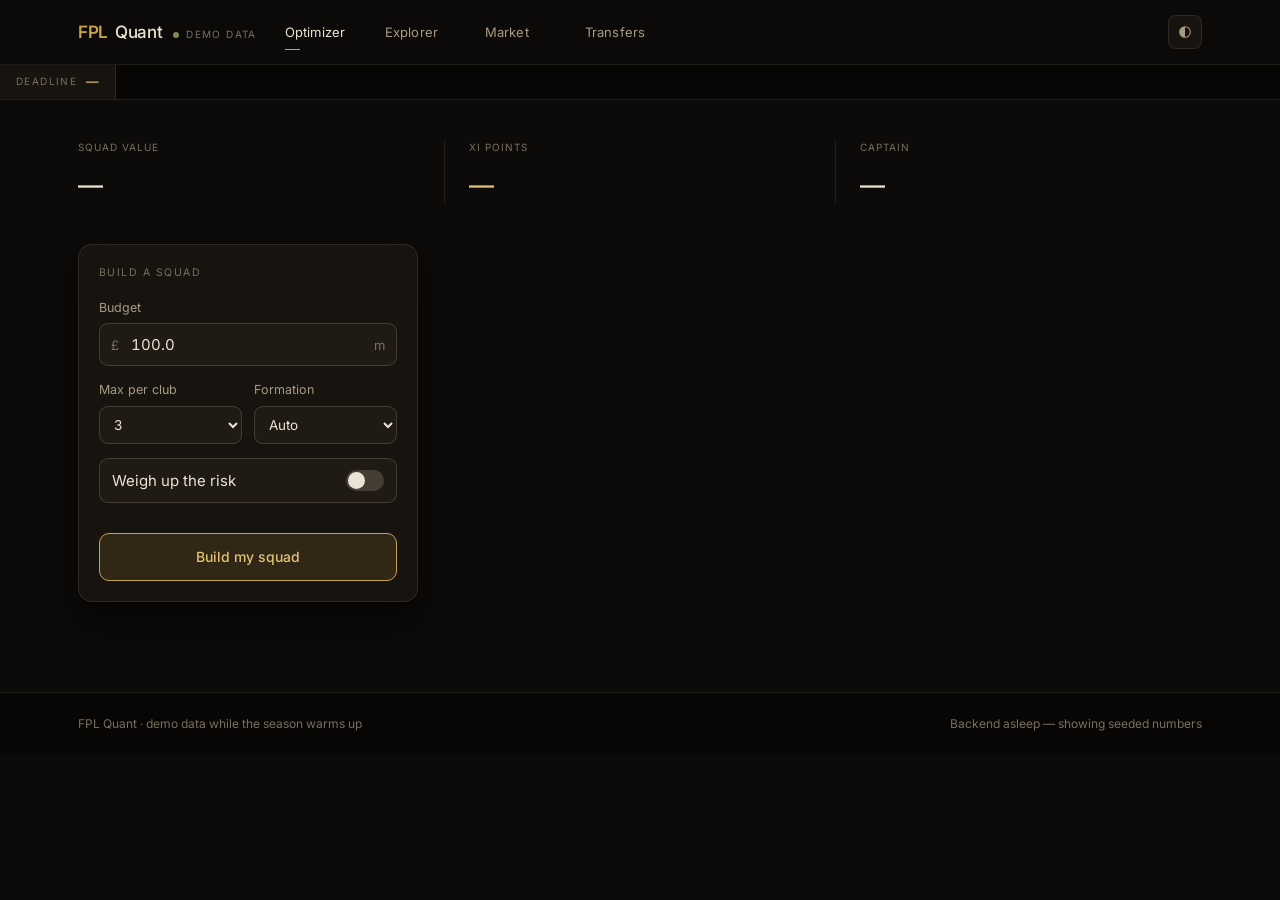
==== commit 2b28b2a1: "Redesign frontend with warm gold palette, fix stale deadline countdown and market ticker - Port the " ====
--- a/frontend/index.html
+++ b/frontend/index.html
@@ -44,24 +44,17 @@
   </div>
 
   <section class="fq-hero">
-    <div>
-      <div class="fq-hero__kicker">Fantasy Premier League · portfolio theory</div>
-      <h1 class="fq-hero__title">Pick your squad the way a fund picks stocks.</h1>
-      <p class="fq-hero__sub">Every player is priced, scored and risk-checked against their actual next fixture. Set how much risk you're happy with and we'll build the fifteen that make the most of it.</p>
-    </div>
-    <div class="fq-hero__stats">
-      <div class="fq-hero__stat">
-        <div class="fq-hero__stat-label">Squad value</div>
-        <div class="fq-hero__stat-value" id="hero-value">—</div>
-      </div>
-      <div class="fq-hero__stat">
-        <div class="fq-hero__stat-label">XI points</div>
-        <div class="fq-hero__stat-value fq-hero__stat-value--accent" id="hero-points">—</div>
-      </div>
-      <div class="fq-hero__stat">
-        <div class="fq-hero__stat-label">Captain</div>
-        <div class="fq-hero__stat-value" id="hero-captain">—</div>
-      </div>
+    <div class="fq-hero__stat">
+      <div class="fq-hero__stat-label">Squad value</div>
+      <div class="fq-hero__stat-value" id="hero-value">—</div>
+    </div>
+    <div class="fq-hero__stat fq-hero__stat--mid">
+      <div class="fq-hero__stat-label">XI points</div>
+      <div class="fq-hero__stat-value fq-hero__stat-value--accent" id="hero-points">—</div>
+    </div>
+    <div class="fq-hero__stat fq-hero__stat--end">
+      <div class="fq-hero__stat-label">Captain</div>
+      <div class="fq-hero__stat-value" id="hero-captain">—</div>
     </div>
   </section>
 
--- a/frontend/styles.css
+++ b/frontend/styles.css
@@ -1,25 +1,25 @@
 /* ============ Nocturne — FPL Quant palette (dark default) ============ */
 :root {
   color-scheme: dark;
-  --fq-bg: #161826; --fq-bg-2: #12131f; --fq-surf: #1c1f2e; --fq-surf-2: #232532;
-  --fq-line: rgba(233,233,237,0.10); --fq-line-2: rgba(233,233,237,0.18);
-  --fq-text: #e9e9ed; --fq-dim: #9397ab; --fq-faint: #75798c;
-  --fq-accent: #9184d9; --fq-accent-hi: #b5abfc; --fq-accent-soft: rgba(145,132,217,0.14);
-  --fq-up: #5fc9a3; --fq-down: #e0736f; --fq-warn: #d8b45f;
-  --fq-pitch-a: #1e2340; --fq-pitch-b: #141728; --fq-pitch-line: rgba(181,171,252,0.16);
-  --fq-shadow: 0 18px 44px rgba(0,0,0,0.55);
+  --fq-bg: #0d0b09; --fq-bg-2: #070605; --fq-surf: #17130f; --fq-surf-2: #1f1a14;
+  --fq-line: rgba(230,220,200,0.10); --fq-line-2: rgba(230,220,200,0.18);
+  --fq-text: #ece4d3; --fq-dim: #a89a83; --fq-faint: #7a6f5e;
+  --fq-accent: #c9a24c; --fq-accent-hi: #e3c274; --fq-accent-soft: rgba(201,162,76,0.14);
+  --fq-up: #7c8a55; --fq-down: #8f2f34; --fq-warn: #a8752c;
+  --fq-pitch-a: #1c1712; --fq-pitch-b: #100d0a; --fq-pitch-line: rgba(201,162,76,0.16);
+  --fq-shadow: 0 18px 44px rgba(0,0,0,0.6);
   --font: "Inter", system-ui, -apple-system, "Segoe UI", sans-serif;
 }
 
 :root[data-theme="light"] {
   color-scheme: light;
-  --fq-bg: #f1f3fb; --fq-bg-2: #e8ebf7; --fq-surf: #fbfcff; --fq-surf-2: #f3f5fe;
-  --fq-line: rgba(41,43,49,0.12); --fq-line-2: rgba(41,43,49,0.20);
-  --fq-text: #292b31; --fq-dim: #595d6c; --fq-faint: #75798c;
-  --fq-accent: #5d5294; --fq-accent-hi: #423a6a; --fq-accent-soft: rgba(93,82,148,0.10);
-  --fq-up: #2f8f6b; --fq-down: #b8443f; --fq-warn: #97731f;
-  --fq-pitch-a: #e3e6f6; --fq-pitch-b: #f3f5fe; --fq-pitch-line: rgba(93,82,148,0.18);
-  --fq-shadow: 0 18px 44px rgba(41,43,49,0.12);
+  --fq-bg: #f3ede1; --fq-bg-2: #ece3d2; --fq-surf: #fbf8f0; --fq-surf-2: #f4eee0;
+  --fq-line: rgba(30,24,16,0.12); --fq-line-2: rgba(30,24,16,0.20);
+  --fq-text: #211c15; --fq-dim: #5c5344; --fq-faint: #86795f;
+  --fq-accent: #9c7a2e; --fq-accent-hi: #6f5920; --fq-accent-soft: rgba(156,122,46,0.12);
+  --fq-up: #556b3a; --fq-down: #7a2a2f; --fq-warn: #8a6423;
+  --fq-pitch-a: #e8ddc4; --fq-pitch-b: #f4eede; --fq-pitch-line: rgba(156,122,46,0.20);
+  --fq-shadow: 0 18px 44px rgba(33,28,21,0.12);
 }
 
 @keyframes fq-tape { from { transform: translate3d(0,0,0); } to { transform: translate3d(-50%,0,0); } }
@@ -61,20 +61,15 @@
 
 .fq-nav { position: relative; display: flex; gap: 0; flex: 1; min-width: 0; overflow-x: auto; }
 .fq-nav__slider {
-  position: absolute; top: 0; bottom: 0; width: 132px; border-radius: 8px;
-  background: var(--fq-accent-soft); box-shadow: inset 0 0 0 1px var(--fq-line);
-  transition: transform 520ms cubic-bezier(.16,1,.3,1); pointer-events: none;
+  position: absolute; bottom: 0; left: 0; height: 1px; width: 15px;
+  background: var(--fq-accent); transition: transform 560ms cubic-bezier(.19,1,.22,1); pointer-events: none;
 }
 .fq-nav__btn {
-  position: relative; width: 132px; padding: 9px 0; border: 0; background: none;
-  font: inherit; font-size: 13.5px; letter-spacing: -0.01em; cursor: pointer;
-  color: var(--fq-dim); transition: color 300ms ease;
+  position: relative; width: 100px; text-align: left; padding: 8px 0; border: 0; background: none;
+  font: inherit; font-size: 13px; letter-spacing: 0.01em; cursor: pointer;
+  color: var(--fq-dim); transition: color 400ms ease;
 }
 .fq-nav__btn.active { color: var(--fq-text); }
-
-@media (max-width: 620px) {
-  .fq-nav__btn, .fq-nav__slider { width: 100px; flex: none; }
-}
 
 .fq-theme-toggle {
   width: 34px; height: 34px; border-radius: 8px; border: 1px solid var(--fq-line);
@@ -110,24 +105,15 @@
 
 /* ============ Hero ============ */
 .fq-hero {
-  max-width: 1180px; margin: 0 auto; padding: 46px 28px 30px;
-  display: grid; grid-template-columns: 1.15fr 1fr; gap: 40px; align-items: end;
-}
-.fq-hero__kicker { font-size: 10.5px; letter-spacing: 0.18em; text-transform: uppercase; color: var(--fq-accent); margin-bottom: 14px; }
-.fq-hero__title { font-size: 44px; line-height: 1.08; letter-spacing: -0.028em; font-weight: 500; margin: 0 0 14px; max-width: 15ch; text-wrap: pretty; }
-.fq-hero__sub { color: var(--fq-dim); max-width: 46ch; margin: 0; text-wrap: pretty; }
-.fq-hero__stats {
-  display: grid; grid-template-columns: repeat(3, 1fr); gap: 1px;
-  background: var(--fq-line); border: 1px solid var(--fq-line); border-radius: 14px; overflow: hidden;
-}
-.fq-hero__stat { background: var(--fq-surf); padding: 18px 16px; }
-.fq-hero__stat-label { font-size: 10.5px; letter-spacing: 0.12em; text-transform: uppercase; color: var(--fq-faint); margin-bottom: 8px; }
-.fq-hero__stat-value { font-size: 27px; font-weight: 500; letter-spacing: -0.02em; font-variant-numeric: tabular-nums; }
+  max-width: 1180px; margin: 0 auto; padding: 40px 28px 30px;
+  display: flex; align-items: flex-start; flex-wrap: wrap;
+}
+.fq-hero__stat { flex: 1; min-width: 140px; padding-right: 24px; }
+.fq-hero__stat--mid { padding: 0 24px; border-left: 1px solid var(--fq-line); }
+.fq-hero__stat--end { padding-left: 24px; padding-right: 0; border-left: 1px solid var(--fq-line); }
+.fq-hero__stat-label { font-size: 10px; letter-spacing: 0.1em; text-transform: uppercase; color: var(--fq-faint); margin-bottom: 10px; }
+.fq-hero__stat-value { font-size: 25px; font-weight: 500; letter-spacing: -0.02em; font-variant-numeric: tabular-nums; }
 .fq-hero__stat-value--accent { color: var(--fq-accent-hi); }
-
-@media (max-width: 800px) {
-  .fq-hero { grid-template-columns: 1fr; }
-}
 
 /* ============ Layout ============ */
 .fq-main { max-width: 1180px; margin: 0 auto; padding: 10px 28px 90px; }
